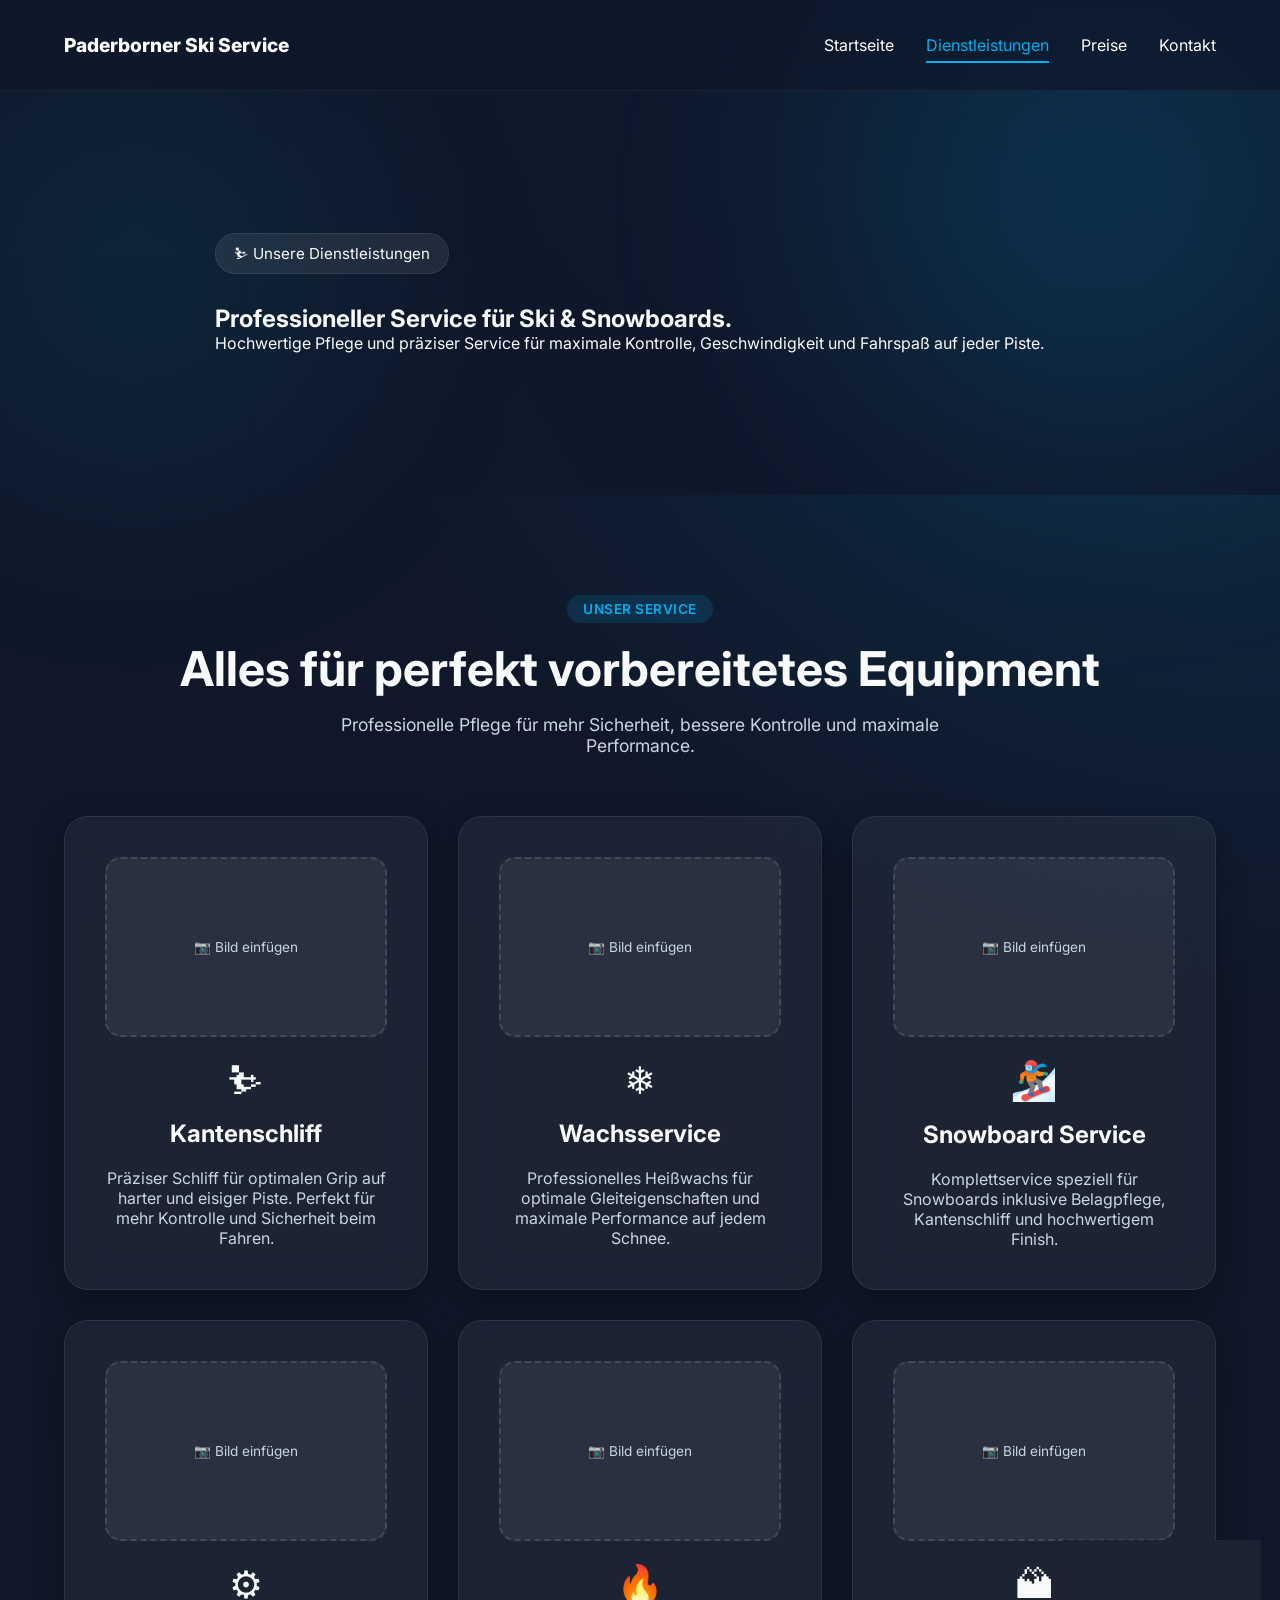
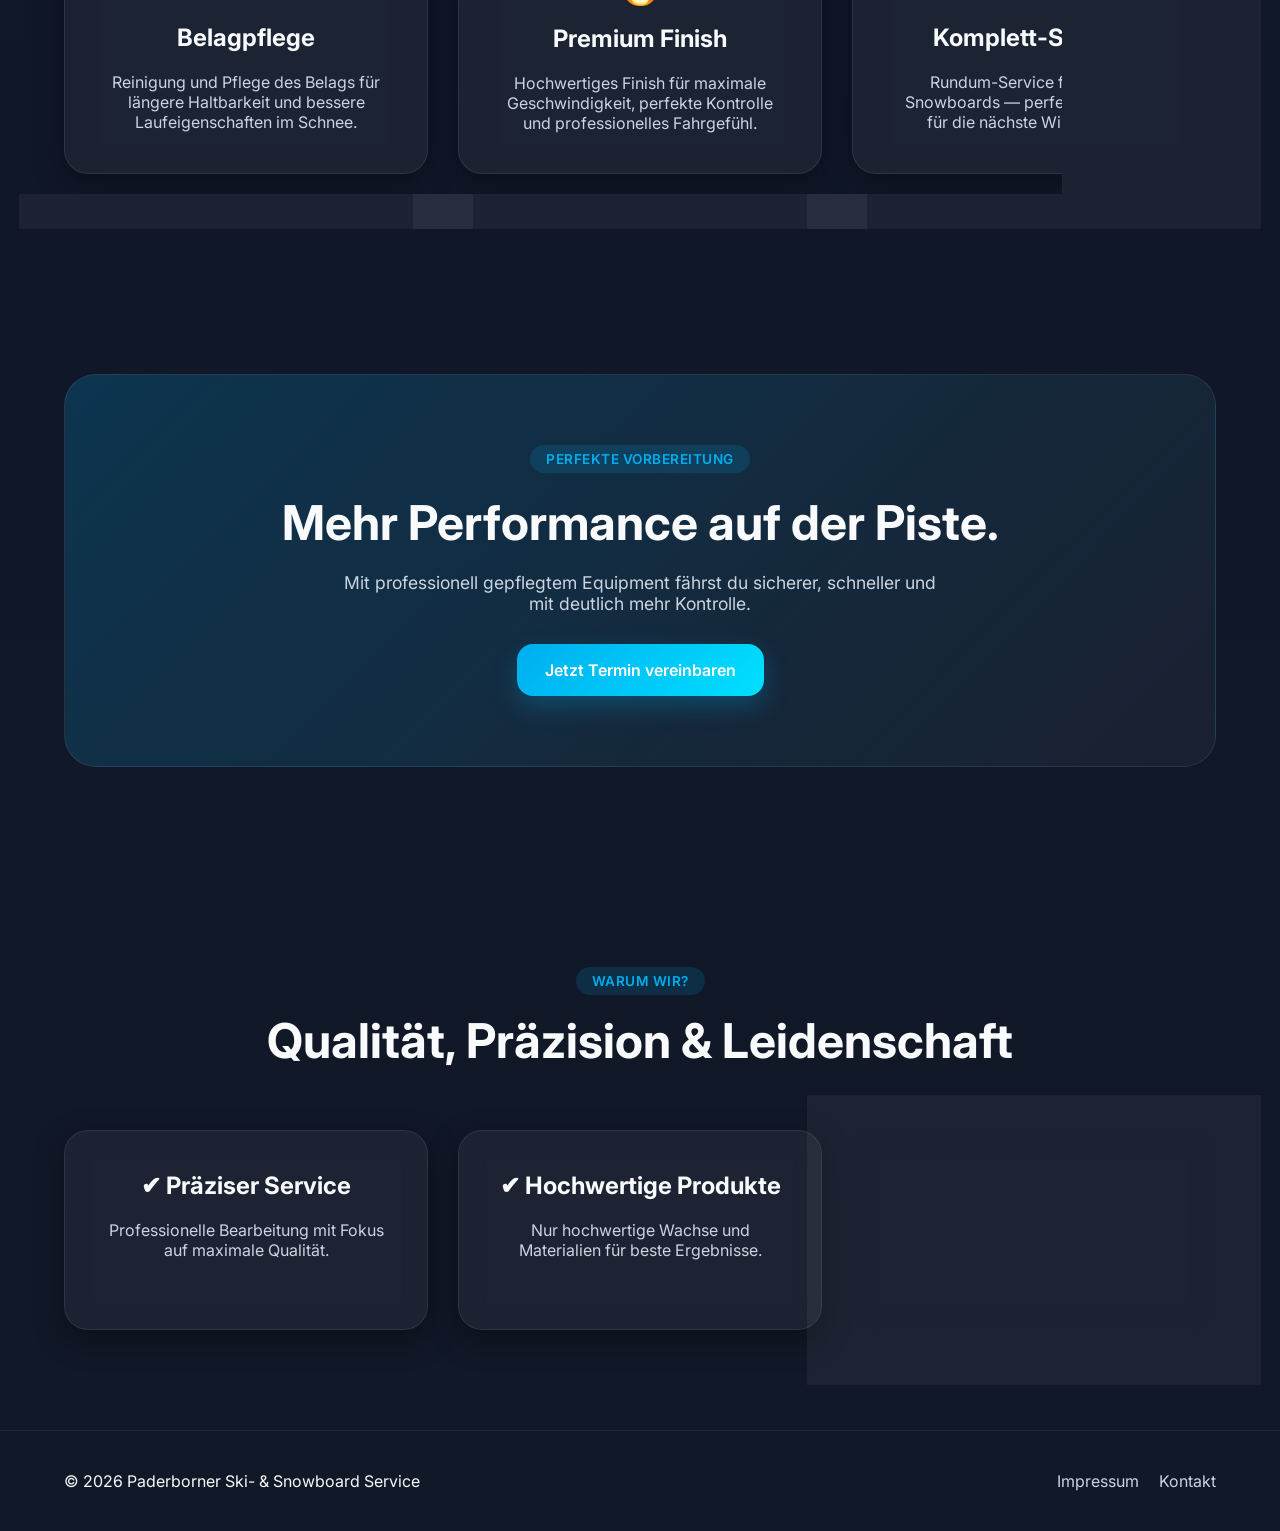
==== dienstleistungen.html @ 1523fd0f "icon hinzugefügt" ====
<!DOCTYPE html>
<html lang="de">
<head>
    <meta charset="UTF-8">
    <meta name="viewport" content="width=device-width, initial-scale=1.0">
    <title>Dienstleistungen | Paderborner Ski- & Snowboard Service</title>

    <meta name="description"
          content="Professioneller Ski- & Snowboard Service in Paderborn. Kantenschliff, Wachsservice und Komplettservice für maximale Performance auf der Piste.">

    <link rel="preconnect" href="https://fonts.googleapis.com">
    <link rel="preconnect" href="https://fonts.gstatic.com" crossorigin>

    <link href="https://fonts.googleapis.com/css2?family=Inter:wght@300;400;500;600;700;800&display=swap"
          rel="stylesheet">

    <link rel="stylesheet" href="css/style.css">
    <link rel="icon" href="img/icon.png">
</head>
<body>

<header class="header">

    <div class="container nav-wrapper">

        <a href="index.html" class="logo">
            Paderborner Ski Service
        </a>

        <button class="hamburger" aria-label="Menü öffnen">
            <span></span>
            <span></span>
            <span></span>
        </button>

        <nav>
            <ul class="nav-links">
                <li><a href="index.html">Startseite</a></li>
                <li><a href="dienstleistungen.html" class="active">Dienstleistungen</a></li>
                <li><a href="preise.html">Preise</a></li>
                <li><a href="kontakt.html">Kontakt</a></li>
            </ul>
        </nav>

    </div>

</header>

<section class="page-hero small-hero">

    <div class="hero-overlay"></div>

    <div class="hero-glow hero-glow-1"></div>
    <div class="hero-glow hero-glow-2"></div>

    <div class="container hero-content">

        <div class="hero-tag fade-in">
            ⛷ Unsere Dienstleistungen
        </div>

        <h1 class="fade-in delay-1">
            Professioneller Service
            für Ski & Snowboards.
        </h1>

        <p class="fade-in delay-2">
            Hochwertige Pflege und präziser Service für maximale Kontrolle,
            Geschwindigkeit und Fahrspaß auf jeder Piste.
        </p>

    </div>

</section>

<section class="section-spacing">

    <div class="container">

        <div class="section-header fade-in">

            <span class="section-label">
                Unser Service
            </span>

            <h2>
                Alles für perfekt vorbereitetes Equipment
            </h2>

            <p>
                Professionelle Pflege für mehr Sicherheit, bessere Kontrolle und maximale Performance.
            </p>

        </div>

        <div class="services-grid">

            <div class="glass-card service-card fade-in">

                <div class="service-image-placeholder">
                    📷 Bild einfügen
                </div>

                <div class="service-icon">
                    ⛷
                </div>

                <h3>
                    Kantenschliff
                </h3>

                <p>
                    Präziser Schliff für optimalen Grip auf harter und eisiger Piste.
                    Perfekt für mehr Kontrolle und Sicherheit beim Fahren.
                </p>

            </div>

            <div class="glass-card service-card fade-in delay-1">

                <div class="service-image-placeholder">
                    📷 Bild einfügen
                </div>

                <div class="service-icon">
                    ❄
                </div>

                <h3>
                    Wachsservice
                </h3>

                <p>
                    Professionelles Heißwachs für optimale Gleiteigenschaften
                    und maximale Performance auf jedem Schnee.
                </p>

            </div>

            <div class="glass-card service-card fade-in delay-2">

                <div class="service-image-placeholder">
                    📷 Bild einfügen
                </div>

                <div class="service-icon">
                    🏂
                </div>

                <h3>
                    Snowboard Service
                </h3>

                <p>
                    Komplettservice speziell für Snowboards inklusive Belagpflege,
                    Kantenschliff und hochwertigem Finish.
                </p>

            </div>

            <div class="glass-card service-card fade-in">

                <div class="service-image-placeholder">
                    📷 Bild einfügen
                </div>

                <div class="service-icon">
                    ⚙
                </div>

                <h3>
                    Belagpflege
                </h3>

                <p>
                    Reinigung und Pflege des Belags für längere Haltbarkeit
                    und bessere Laufeigenschaften im Schnee.
                </p>

            </div>

            <div class="glass-card service-card fade-in delay-1">

                <div class="service-image-placeholder">
                    📷 Bild einfügen
                </div>

                <div class="service-icon">
                    🔥
                </div>

                <h3>
                    Premium Finish
                </h3>

                <p>
                    Hochwertiges Finish für maximale Geschwindigkeit,
                    perfekte Kontrolle und professionelles Fahrgefühl.
                </p>

            </div>

            <div class="glass-card service-card fade-in delay-2">

                <div class="service-image-placeholder">
                    📷 Bild einfügen
                </div>

                <div class="service-icon">
                    🏔
                </div>

                <h3>
                    Komplett-Service
                </h3>

                <p>
                    Rundum-Service für Ski und Snowboards —
                    perfekt vorbereitet für die nächste Wintersaison.
                </p>

            </div>

        </div>

    </div>

</section>

<section class="highlight-section section-spacing">

    <div class="container highlight-box fade-in">

        <div class="highlight-content">

            <span class="section-label">
                Perfekte Vorbereitung
            </span>

            <h2>
                Mehr Performance auf der Piste.
            </h2>

            <p>
                Mit professionell gepflegtem Equipment fährst du sicherer,
                schneller und mit deutlich mehr Kontrolle.
            </p>

            <a href="kontakt.html" class="btn-primary">
                Jetzt Termin vereinbaren
            </a>

        </div>

    </div>

</section>

<section class="section-spacing">

    <div class="container">

        <div class="section-header fade-in">

            <span class="section-label">
                Warum wir?
            </span>

            <h2>
                Qualität, Präzision & Leidenschaft
            </h2>

        </div>

        <div class="benefits-grid">

            <div class="glass-card fade-in">
                <h3>✔ Präziser Service</h3>
                <p>
                    Professionelle Bearbeitung mit Fokus auf maximale Qualität.
                </p>
            </div>

            <div class="glass-card fade-in delay-1">
                <h3>✔ Hochwertige Produkte</h3>
                <p>
                    Nur hochwertige Wachse und Materialien für beste Ergebnisse.
                </p>
            </div>

            <div class="glass-card fade-in delay-2">
                <h3>✔ Leidenschaft für Wintersport</h3>
                <p>
                    Service mit Erfahrung und echter Begeisterung für Ski & Snowboard.
                </p>
            </div>

        </div>

    </div>

</section>

<footer class="footer">

    <div class="container footer-content">

        <p>
            © 2026 Paderborner Ski- & Snowboard Service
        </p>

        <div class="footer-links">
            <a href="impressum.html">Impressum</a>
            <a href="kontakt.html">Kontakt</a>
        </div>

    </div>

</footer>

<script src="js/app.js"></script>

</body>
</html>
---- css/style.css ----
:root {
    --primary: #00AEEF;
    --primary-dark: #0077a5;
    --accent: #00e0ff;

    --bg: #0f172a;
    --bg-light: #1e293b;

    --text: #f8fafc;
    --muted: #cbd5e1;

    --border: rgba(255,255,255,0.08);

    --shadow: 0 10px 30px rgba(0,0,0,0.35);
}

* {
    margin: 0;
    padding: 0;
    box-sizing: border-box;
}

html {
    scroll-behavior: smooth;
}

body {
    font-family: 'Inter', sans-serif;
    background:
        radial-gradient(circle at top right, rgba(0,174,239,0.18), transparent 30%),
        linear-gradient(180deg, #0f172a 0%, #111827 100%);

    color: var(--text);

    overflow-x: hidden;
}

.container {
    width: min(1200px, 90%);
    margin: auto;
}

.section-spacing {
    padding: 100px 0;
}

.header {
    position: fixed;
    width: 100%;
    top: 0;
    z-index: 999;

    backdrop-filter: blur(16px);

    background: rgba(15,23,42,0.7);

    border-bottom: 1px solid rgba(255,255,255,0.05);
}

.nav-wrapper {
    display: flex;
    justify-content: space-between;
    align-items: center;

    height: 90px;
}

.logo {
    font-weight: 800;
    font-size: 1.2rem;
}

.nav-links {
    display: flex;
    gap: 32px;
    list-style: none;
}

.nav-links a {
    text-decoration: none;
    color: white;
    transition: 0.3s;
    position: relative;
}

.nav-links a::after {
    content: '';
    position: absolute;

    left: 0;
    bottom: -8px;

    width: 0;
    height: 2px;

    background: var(--primary);

    transition: 0.3s;
}

.nav-links a:hover::after {
    width: 100%;
}

.hero {
    min-height: 100vh;

    position: relative;

    display: flex;
    align-items: center;

    background:
        url('assets/images/hero.jpg') center/cover;
}

.hero-overlay {
    position: absolute;
    inset: 0;

    background:
        linear-gradient(rgba(15,23,42,0.75), rgba(15,23,42,0.9));
}

.hero-content {
    position: relative;
    z-index: 2;

    max-width: 850px;
}

.hero-badge {
    display: inline-block;

    padding: 10px 18px;

    border-radius: 999px;

    background: rgba(255,255,255,0.08);

    border: 1px solid rgba(255,255,255,0.08);

    margin-bottom: 30px;
}

.hero h1 {
    font-size: clamp(3rem, 7vw, 6rem);
    line-height: 1.05;

    margin-bottom: 24px;
}

.hero p {
    color: var(--muted);

    font-size: 1.2rem;

    margin-bottom: 40px;

    max-width: 650px;
}

.hero-buttons {
    display: flex;
    gap: 20px;
    flex-wrap: wrap;
}

.btn-primary,
.btn-secondary {
    display: inline-flex;
    align-items: center;
    justify-content: center;

    padding: 16px 28px;

    border-radius: 16px;

    text-decoration: none;

    transition: 0.35s;

    font-weight: 600;
}

.btn-primary {
    background: linear-gradient(135deg, var(--primary), var(--accent));

    color: white;

    box-shadow: 0 10px 25px rgba(0,174,239,0.25);
}

.btn-primary:hover {
    transform: translateY(-5px);

    box-shadow: 0 20px 40px rgba(0,174,239,0.45);
}

.btn-secondary {
    border: 1px solid rgba(255,255,255,0.12);

    color: white;

    background: rgba(255,255,255,0.04);
}

.btn-secondary:hover {
    background: rgba(255,255,255,0.08);
}

.grid-3 {
    display: grid;
    grid-template-columns: repeat(3, 1fr);
    gap: 30px;
}

.glass-card {
    padding: 40px;

    border-radius: 24px;

    background: rgba(255,255,255,0.05);

    border: 1px solid rgba(255,255,255,0.08);

    backdrop-filter: blur(14px);

    transition: 0.35s;

    box-shadow: var(--shadow);
}

.glass-card:hover {
    transform: translateY(-12px);

    border-color: rgba(0,174,239,0.4);

    box-shadow:
        0 20px 40px rgba(0,0,0,0.4),
        0 0 30px rgba(0,174,239,0.15);
}

.glass-card h3 {
    margin-bottom: 20px;

    font-size: 1.5rem;
}

.glass-card p {
    color: var(--muted);
}

.cta-box {
    text-align: center;

    padding: 70px;

    border-radius: 32px;

    background: linear-gradient(135deg, rgba(0,174,239,0.2), rgba(255,255,255,0.04));

    border: 1px solid rgba(255,255,255,0.08);
}

.cta-box h2 {
    font-size: 3rem;

    margin-bottom: 20px;
}

.cta-box p {
    margin-bottom: 30px;

    color: var(--muted);
}

.footer {
    padding: 40px 0;

    border-top: 1px solid rgba(255,255,255,0.06);
}

.footer-content {
    display: flex;
    justify-content: space-between;
    align-items: center;
}

.footer-links {
    display: flex;
    gap: 20px;
}

.footer-links a {
    color: var(--muted);
    text-decoration: none;
}

.fade-in {
    opacity: 0;
    transform: translateY(40px);
    transition: 0.8s;
}

.fade-in.visible {
    opacity: 1;
    transform: translateY(0);
}

/* ── Links ── */

a {
    color: inherit;
    text-decoration: none;
}

.logo {
    color: white;
}

.nav-links a.active {
    color: var(--primary);
}

.nav-links a.active::after {
    width: 100%;
}

/* ── Hero variants ── */

.hero-tag {
    display: inline-block;
    padding: 10px 18px;
    border-radius: 999px;
    background: rgba(255,255,255,0.08);
    border: 1px solid rgba(255,255,255,0.08);
    margin-bottom: 30px;
    font-size: 0.95rem;
}

.hero-glow {
    position: absolute;
    border-radius: 50%;
    filter: blur(120px);
    pointer-events: none;
}

.hero-glow-1 {
    width: 500px;
    height: 500px;
    top: -10%;
    right: -5%;
    background: rgba(0,174,239,0.15);
}

.hero-glow-2 {
    width: 400px;
    height: 400px;
    bottom: 5%;
    left: -5%;
    background: rgba(0,224,255,0.08);
}

.hero-stats {
    display: flex;
    gap: 30px;
    margin-top: 60px;
}

.stat-card {
    text-align: center;
    padding: 20px 28px;
    border-radius: 16px;
    background: rgba(255,255,255,0.06);
    border: 1px solid rgba(255,255,255,0.08);
}

.stat-card h3 {
    font-size: 1.6rem;
    margin-bottom: 4px;
    color: var(--primary);
}

.stat-card span {
    font-size: 0.85rem;
    color: var(--muted);
}

.page-hero {
    position: relative;
    display: flex;
    align-items: center;
    background:
        url('assets/images/hero.jpg') center/cover;
}

.page-hero .hero-overlay {
    position: absolute;
    inset: 0;
    background:
        linear-gradient(rgba(15,23,42,0.8), rgba(15,23,42,0.95));
}

.small-hero {
    min-height: 55vh;
    padding-top: 90px;
}

/* ── Section Headers ── */

.section-header {
    text-align: center;
    margin-bottom: 60px;
}

.section-header h2 {
    font-size: clamp(2rem, 4vw, 3rem);
    margin-bottom: 16px;
}

.section-header p {
    color: var(--muted);
    font-size: 1.1rem;
    max-width: 600px;
    margin: 0 auto;
}

.section-label {
    display: inline-block;
    padding: 6px 16px;
    border-radius: 999px;
    background: rgba(0,174,239,0.15);
    color: var(--primary);
    font-size: 0.85rem;
    font-weight: 600;
    letter-spacing: 0.5px;
    margin-bottom: 16px;
    text-transform: uppercase;
}

/* ── Service Cards Grid ── */

.services-grid {
    display: grid;
    grid-template-columns: repeat(3, 1fr);
    gap: 30px;
}

.services-grid .glass-card {
    text-align: center;
}

.service-icon {
    font-size: 2.4rem;
    margin-bottom: 16px;
}

.service-image-placeholder {
    width: 100%;
    height: 180px;
    border-radius: 16px;
    background: rgba(255,255,255,0.06);
    border: 2px dashed rgba(255,255,255,0.12);
    display: flex;
    align-items: center;
    justify-content: center;
    color: var(--muted);
    font-size: 0.85rem;
    margin-bottom: 20px;
    overflow: hidden;
}

.service-image-placeholder img {
    width: 100%;
    height: 100%;
    object-fit: cover;
    border-radius: 14px;
}

/* ── Benefits Grid ── */

.benefits-grid {
    display: grid;
    grid-template-columns: repeat(3, 1fr);
    gap: 30px;
}

.benefits-grid .glass-card {
    text-align: center;
}

/* ── Sport Toggle ── */

.sport-toggle {
    display: flex;
    justify-content: center;
    gap: 0;
    margin-bottom: 40px;
    background: rgba(255,255,255,0.05);
    border-radius: 16px;
    padding: 4px;
    width: fit-content;
    margin-left: auto;
    margin-right: auto;
    border: 1px solid rgba(255,255,255,0.08);
}

.sport-toggle-btn {
    padding: 12px 28px;
    border: none;
    border-radius: 12px;
    background: transparent;
    color: var(--muted);
    font-family: 'Inter', sans-serif;
    font-size: 1rem;
    font-weight: 600;
    cursor: pointer;
    transition: 0.3s;
}

.sport-toggle-btn.active {
    background: linear-gradient(135deg, var(--primary), var(--accent));
    color: white;
    box-shadow: 0 4px 15px rgba(0,174,239,0.3);
}

.sport-toggle-btn:hover:not(.active) {
    color: var(--text);
    background: rgba(255,255,255,0.06);
}

/* ── Pricing Grid ── */

.pricing-grid {
    display: grid;
    grid-template-columns: repeat(3, 1fr);
    gap: 30px;
    /* Gleich hohe Karten: Zeilen aufteilen und Items strecken */
    align-items: stretch;
    justify-items: stretch;
    grid-auto-rows: 1fr;
}

.pricing-grid .price-card:nth-child(4),
.pricing-grid .price-card:nth-child(5) {
    max-width: 100%;
}

@supports (grid-template-columns: subgrid) {
    .pricing-grid {
        justify-content: center;
    }
}

.price-card {
    text-align: center;
    display: flex;
    flex-direction: column;
    align-items: center;
}

.price-badge {
    display: inline-block;
    padding: 6px 16px;
    border-radius: 999px;
    background: rgba(255,255,255,0.08);
    font-size: 0.8rem;
    font-weight: 600;
    letter-spacing: 0.5px;
    text-transform: uppercase;
    margin-bottom: 16px;
}

.price-badge.featured {
    background: linear-gradient(135deg, var(--primary), var(--accent));
    color: white;
}

.price-card h3 {
    margin-bottom: 12px;
}

.price-value {
    font-size: 3rem;
    font-weight: 800;
    margin-bottom: 24px;
    background: linear-gradient(135deg, var(--primary), var(--accent));
    -webkit-background-clip: text;
    -webkit-text-fill-color: transparent;
    background-clip: text;
}

.price-value-static {
    font-size: 2.4rem;
}

.price-features {
    list-style: none;
    margin-bottom: 28px;
    width: 100%;
}

.price-features li {
    padding: 10px 0;
    border-bottom: 1px solid rgba(255,255,255,0.06);
    color: var(--muted);
    font-size: 0.95rem;
}

.price-features li:last-child {
    border-bottom: none;
}

.featured-price {
    border-color: rgba(0,174,239,0.35);
    background: rgba(0,174,239,0.08);
    transform: scale(1.03);
}

.price-image-placeholder {
    width: 100%;
    height: 160px;
    border-radius: 16px;
    background: rgba(255,255,255,0.06);
    border: 2px dashed rgba(255,255,255,0.12);
    display: flex;
    align-items: center;
    justify-content: center;
    color: var(--muted);
    font-size: 0.85rem;
    margin-bottom: 20px;
    overflow: hidden;
}

.price-image-placeholder img {
    width: 100%;
    height: 100%;
    object-fit: cover;
    border-radius: 14px;
}

/* ── Highlight / CTA Section ── */

.highlight-section {
    background: transparent;
}

.highlight-box {
    text-align: center;
    padding: 70px;
    border-radius: 32px;
    background: linear-gradient(135deg, rgba(0,174,239,0.2), rgba(255,255,255,0.04));
    border: 1px solid rgba(255,255,255,0.08);
}

.highlight-content h2 {
    font-size: clamp(2rem, 4vw, 3rem);
    margin-bottom: 20px;
}

.highlight-content p {
    color: var(--muted);
    font-size: 1.1rem;
    margin-bottom: 30px;
    max-width: 600px;
    margin-left: auto;
    margin-right: auto;
}

.highlight-content .section-label {
    margin-bottom: 20px;
}

/* ── Contact Page ── */

.contact-grid {
    display: grid;
    grid-template-columns: 1fr 1fr;
    gap: 30px;
    align-items: start;
}

.contact-form-card {
    grid-column: 1 / -1;
}

.contact-form {
    margin-top: 24px;
    display: flex;
    flex-direction: column;
    gap: 16px;
}

.form-group input,
.form-group textarea {
    width: 100%;
    padding: 14px 18px;
    border-radius: 12px;
    border: 1px solid rgba(255,255,255,0.1);
    background: rgba(255,255,255,0.06);
    color: var(--text);
    font-family: 'Inter', sans-serif;
    font-size: 0.95rem;
    transition: 0.3s;
}

.form-group input::placeholder,
.form-group textarea::placeholder {
    color: var(--muted);
}

.form-group input:focus,
.form-group textarea:focus {
    outline: none;
    border-color: var(--primary);
    background: rgba(255,255,255,0.08);
}

.contact-item {
    margin-top: 20px;
}

.contact-item h3 {
    font-size: 1rem;
    margin-bottom: 6px;
}

.contact-item p {
    color: var(--muted);
}

.opening-hours {
    margin-top: 16px;
}

.opening-row {
    display: flex;
    justify-content: space-between;
    padding: 10px 0;
    border-bottom: 1px solid rgba(255,255,255,0.06);
    color: var(--muted);
    font-size: 0.95rem;
}

.opening-row:last-child {
    border-bottom: none;
}

/* ── Contact Links ── */

.contact-link {
    color: var(--muted);
    text-decoration: none;
    transition: color 0.3s;
}

.contact-link:hover {
    color: var(--primary);
}

/* ── Map Section ── */

.contact-map {
    margin-top: 20px;
    border-radius: 12px;
    overflow: hidden;
    border: 1px solid rgba(255,255,255,0.08);
}

.contact-map iframe {
    display: block;
    width: 100%;
    min-height: 200px;
}

.map-wrapper {
    border-radius: 24px;
    overflow: hidden;
    border: 1px solid rgba(255,255,255,0.08);
    box-shadow: var(--shadow);
}

.map-wrapper iframe {
    display: block;
    width: 100%;
    min-height: 400px;
}

/* ── Ski Intro Animation ── */

.ski-intro-overlay {
    position: fixed;
    inset: 0;
    z-index: 10000;
    background: var(--bg);
    display: flex;
    flex-direction: column;
    align-items: center;
    justify-content: center;
    overflow: hidden;
    transition: opacity 0.6s ease;
}

.ski-intro-overlay.fade-out {
    opacity: 0;
    pointer-events: none;
}

/* Falling snowflakes */
.snowflake {
    position: absolute;
    color: white;
    font-size: 1rem;
    opacity: 0;
    animation: snowfall linear forwards;
    pointer-events: none;
}

@keyframes snowfall {
    0% {
        opacity: 0;
        transform: translateY(-20px) rotate(0deg);
    }
    10% {
        opacity: 0.8;
    }
    90% {
        opacity: 0.6;
    }
    100% {
        opacity: 0;
        transform: translateY(100vh) rotate(360deg);
    }
}

/* Mountain silhouette */
.mountain-scene {
    position: absolute;
    bottom: 0;
    width: 100%;
    height: 40%;
    overflow: hidden;
}

.mountain-scene svg {
    position: absolute;
    bottom: 0;
    width: 100%;
    height: 100%;
}

/* Skier animation */
.skier {
    position: absolute;
    font-size: 3rem;
    bottom: 32%;
    left: -80px;
    animation: skiDown 4s ease-in-out 0.5s forwards;
    z-index: 2;
}

@keyframes skiDown {
    0% {
        left: -80px;
        bottom: 60%;
        transform: scaleX(-1) rotate(-15deg);
    }
    50% {
        bottom: 38%;
        transform: scaleX(-1) rotate(-10deg);
    }
    100% {
        left: 110%;
        bottom: 15%;
        transform: scaleX(-1) rotate(-5deg);
    }
}

/* Center logo text */
.intro-logo {
    font-size: clamp(2rem, 5vw, 3.5rem);
    font-weight: 800;
    color: white;
    z-index: 3;
    opacity: 0;
    transform: scale(0.8);
    animation: logoReveal 0.8s ease-out 0.3s forwards;
    text-align: center;
    padding: 0 20px;
}

.intro-tagline {
    font-size: clamp(0.9rem, 2vw, 1.2rem);
    color: var(--primary);
    z-index: 3;
    opacity: 0;
    animation: logoReveal 0.6s ease-out 0.8s forwards;
    margin-top: 12px;
}

@keyframes logoReveal {
    to {
        opacity: 1;
        transform: scale(1);
    }
}

/* ── Animation delays ── */

.delay-1 { transition-delay: 0.15s; }
.delay-2 { transition-delay: 0.3s; }
.delay-3 { transition-delay: 0.45s; }
.delay-4 { transition-delay: 0.6s; }

/* ── Hamburger Button ── */

.hamburger {
    display: none;
    flex-direction: column;
    justify-content: center;
    gap: 5px;
    background: none;
    border: none;
    cursor: pointer;
    padding: 8px;
    z-index: 1001;
}

.hamburger span {
    display: block;
    width: 26px;
    height: 2px;
    background: var(--text);
    border-radius: 2px;
    transition: 0.3s;
}

.hamburger.active span:nth-child(1) {
    transform: rotate(45deg) translate(5px, 5px);
}

.hamburger.active span:nth-child(2) {
    opacity: 0;
}

.hamburger.active span:nth-child(3) {
    transform: rotate(-45deg) translate(5px, -5px);
}

/* ── Responsive ── */

@media (max-width: 900px) {

    .hamburger {
        display: flex;
    }

    .nav-links {
        position: fixed;
        top: 0;
        right: -100%;
        width: 70%;
        max-width: 300px;
        height: 100vh;
        flex-direction: column;
        background: rgba(15,23,42,0.97);
        backdrop-filter: blur(20px);
        padding: 100px 40px 40px;
        gap: 24px;
        transition: right 0.35s ease;
        border-left: 1px solid rgba(255,255,255,0.08);
        z-index: 1000;
    }

    .nav-links.open {
        right: 0;
    }

    .nav-links a {
        font-size: 1.1rem;
    }

    .nav-links a::after {
        display: none;
    }

    .grid-3,
    .services-grid,
    .benefits-grid,
    .pricing-grid,
    .contact-grid {
        grid-template-columns: 1fr;
    }

    .nav-links {
        gap: 16px;
        font-size: 0.9rem;
    }

    .hero h1 {
        font-size: 3rem;
    }

    .hero-stats {
        flex-direction: column;
        gap: 16px;
    }

    .cta-box,
    .highlight-box {
        padding: 40px 25px;
    }

    .cta-box h2 {
        font-size: 2rem;
    }

    .featured-price {
        transform: none;
    }

    .footer-content {
        flex-direction: column;
        gap: 20px;
    }
}
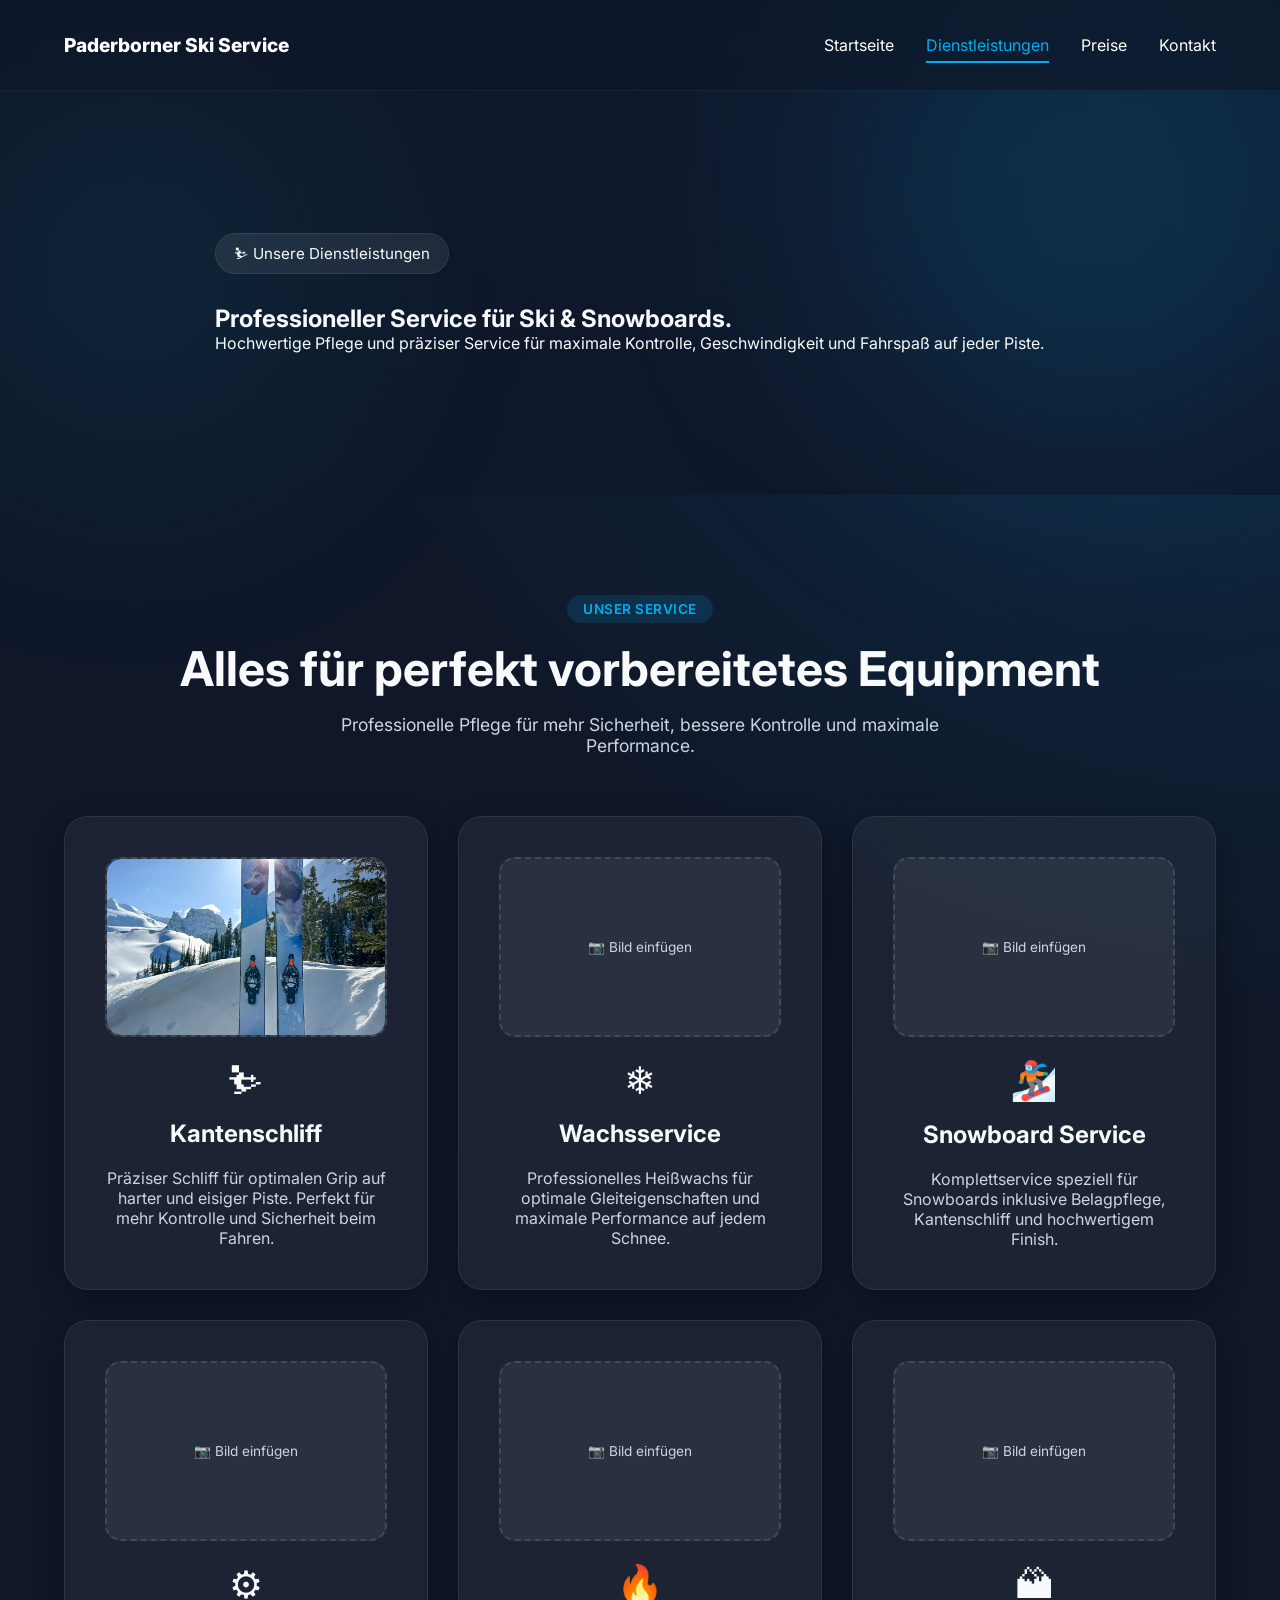
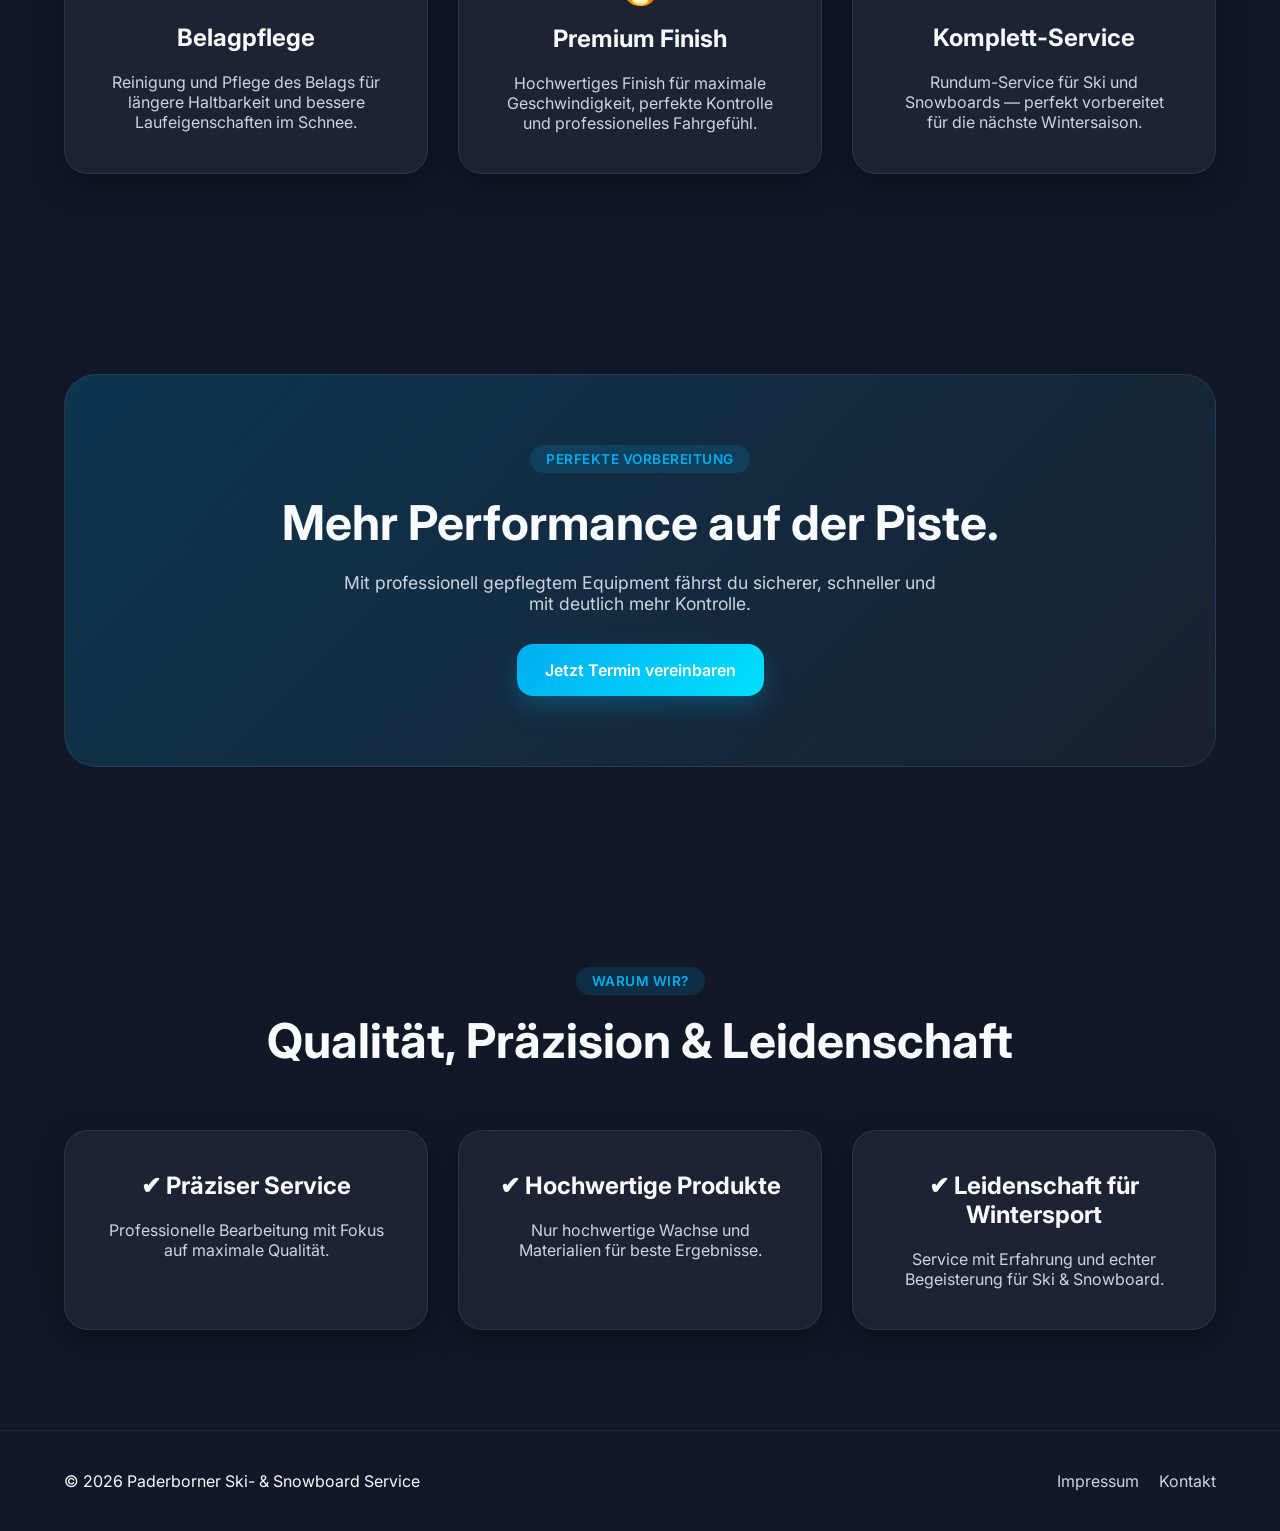
==== commit 95831b0d: "added pictures" ====
--- a/dienstleistungen.html
+++ b/dienstleistungen.html
@@ -98,7 +98,7 @@
             <div class="glass-card service-card fade-in">
 
                 <div class="service-image-placeholder">
-                    📷 Bild einfügen
+                    <img src="img/skier.jpg">
                 </div>
 
                 <div class="service-icon">
--- a/css/style.css
+++ b/css/style.css
@@ -506,6 +506,18 @@
     border: 1px solid rgba(255,255,255,0.08);
 }
 
+/* Auf mobilen Geräten: Toggle beim Scrollen sichtbar halten */
+@media (max-width: 768px) {
+    .sport-toggle {
+        position: sticky;
+        top: 100px; /* unter dem festen Header (90px) etwas Abstand */
+        z-index: 60;
+        width: calc(100% - 32px);
+        margin-left: 16px;
+        margin-right: 16px;
+    }
+}
+
 .sport-toggle-btn {
     padding: 12px 28px;
     border: none;
@@ -683,6 +695,59 @@
 
 .contact-form-card {
     grid-column: 1 / -1;
+}
+
+/* Wenn nur eine Kontakt-Card vorhanden ist: zentrieren und mehr Platz geben */
+.contact-grid .glass-card {
+    padding: 48px;
+    width: 100%;
+    max-width: 900px;
+}
+
+.contact-grid .glass-card:only-child {
+    grid-column: 1 / -1;
+    margin-left: auto;
+    margin-right: auto;
+}
+
+/* ── Contact Card with Image ── */
+
+.contact-card-with-image {
+    display: flex;
+    gap: 40px;
+    align-items: flex-start;
+}
+
+.contact-info {
+    flex: 1;
+    min-width: 0;
+}
+
+.contact-image {
+    flex: 0 0 280px;
+    height: 350px;
+    border-radius: 16px;
+    object-fit: cover;
+    border: 1px solid rgba(255,255,255,0.08);
+}
+
+@media (max-width: 900px) {
+    .contact-grid {
+        grid-template-columns: 1fr;
+    }
+    .contact-grid .glass-card {
+        max-width: 100%;
+        padding: 32px;
+    }
+    .contact-card-with-image {
+        flex-direction: column;
+        gap: 20px;
+    }
+    .contact-image {
+        flex: 1;
+        width: 100%;
+        height: 280px;
+    }
 }
 
 .contact-form {
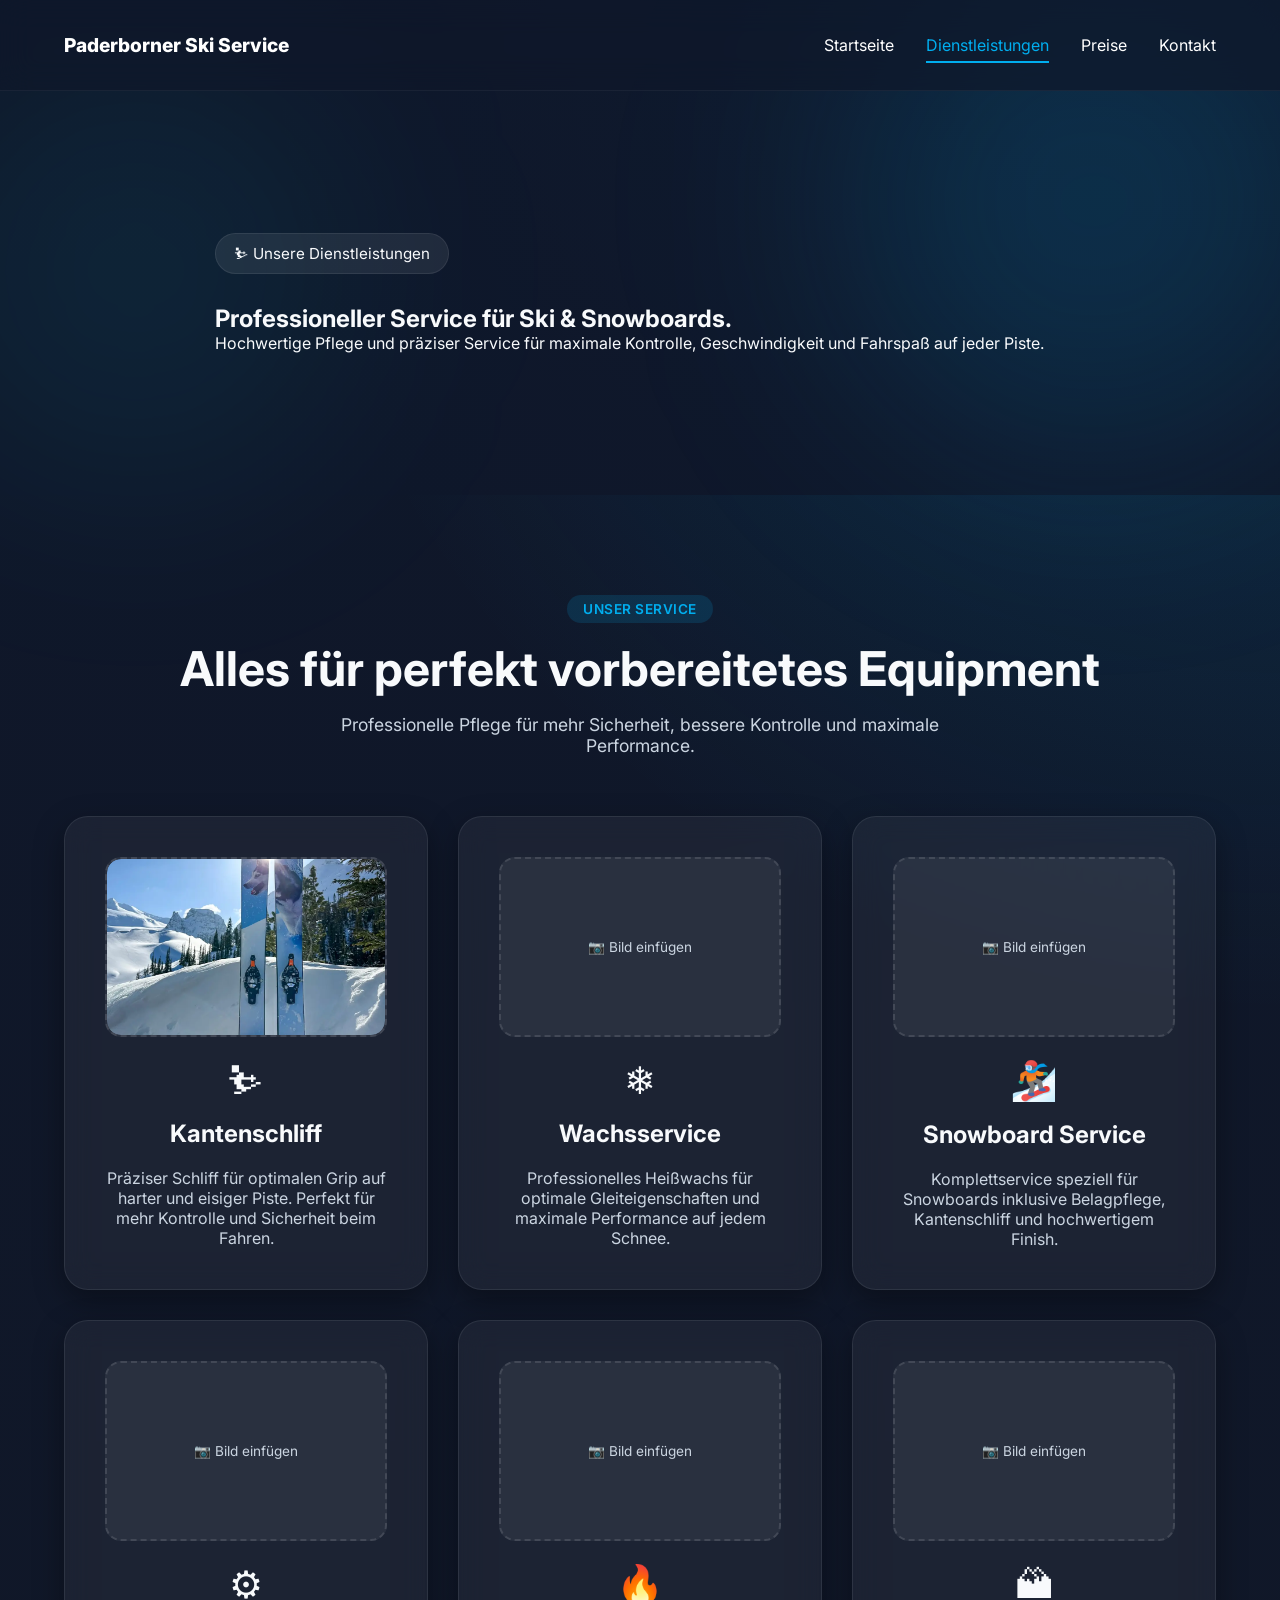
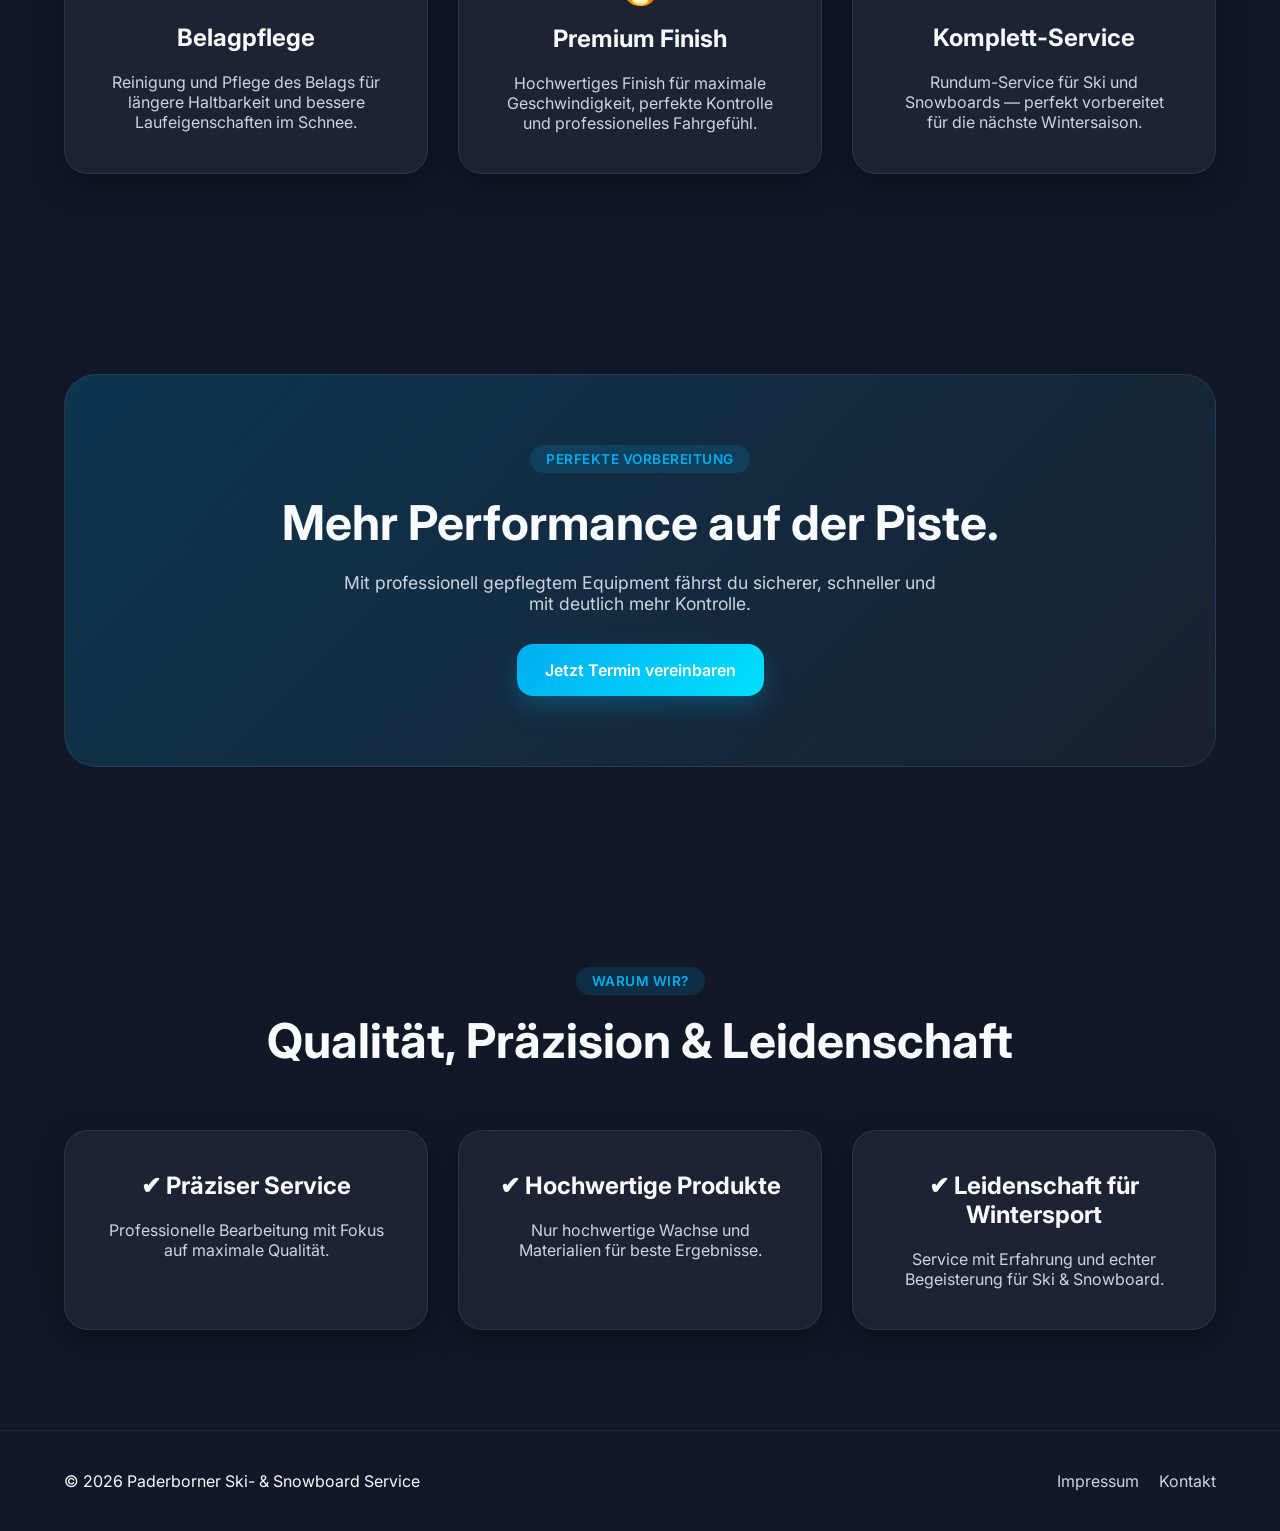
==== commit 4549efc4: "Korrekturen bei Bildern" ====
--- a/dienstleistungen.html
+++ b/dienstleistungen.html
@@ -98,7 +98,7 @@
             <div class="glass-card service-card fade-in">
 
                 <div class="service-image-placeholder">
-                    <img src="img/skier.jpg">
+                    <img src="img/skier.webp">
                 </div>
 
                 <div class="service-icon">
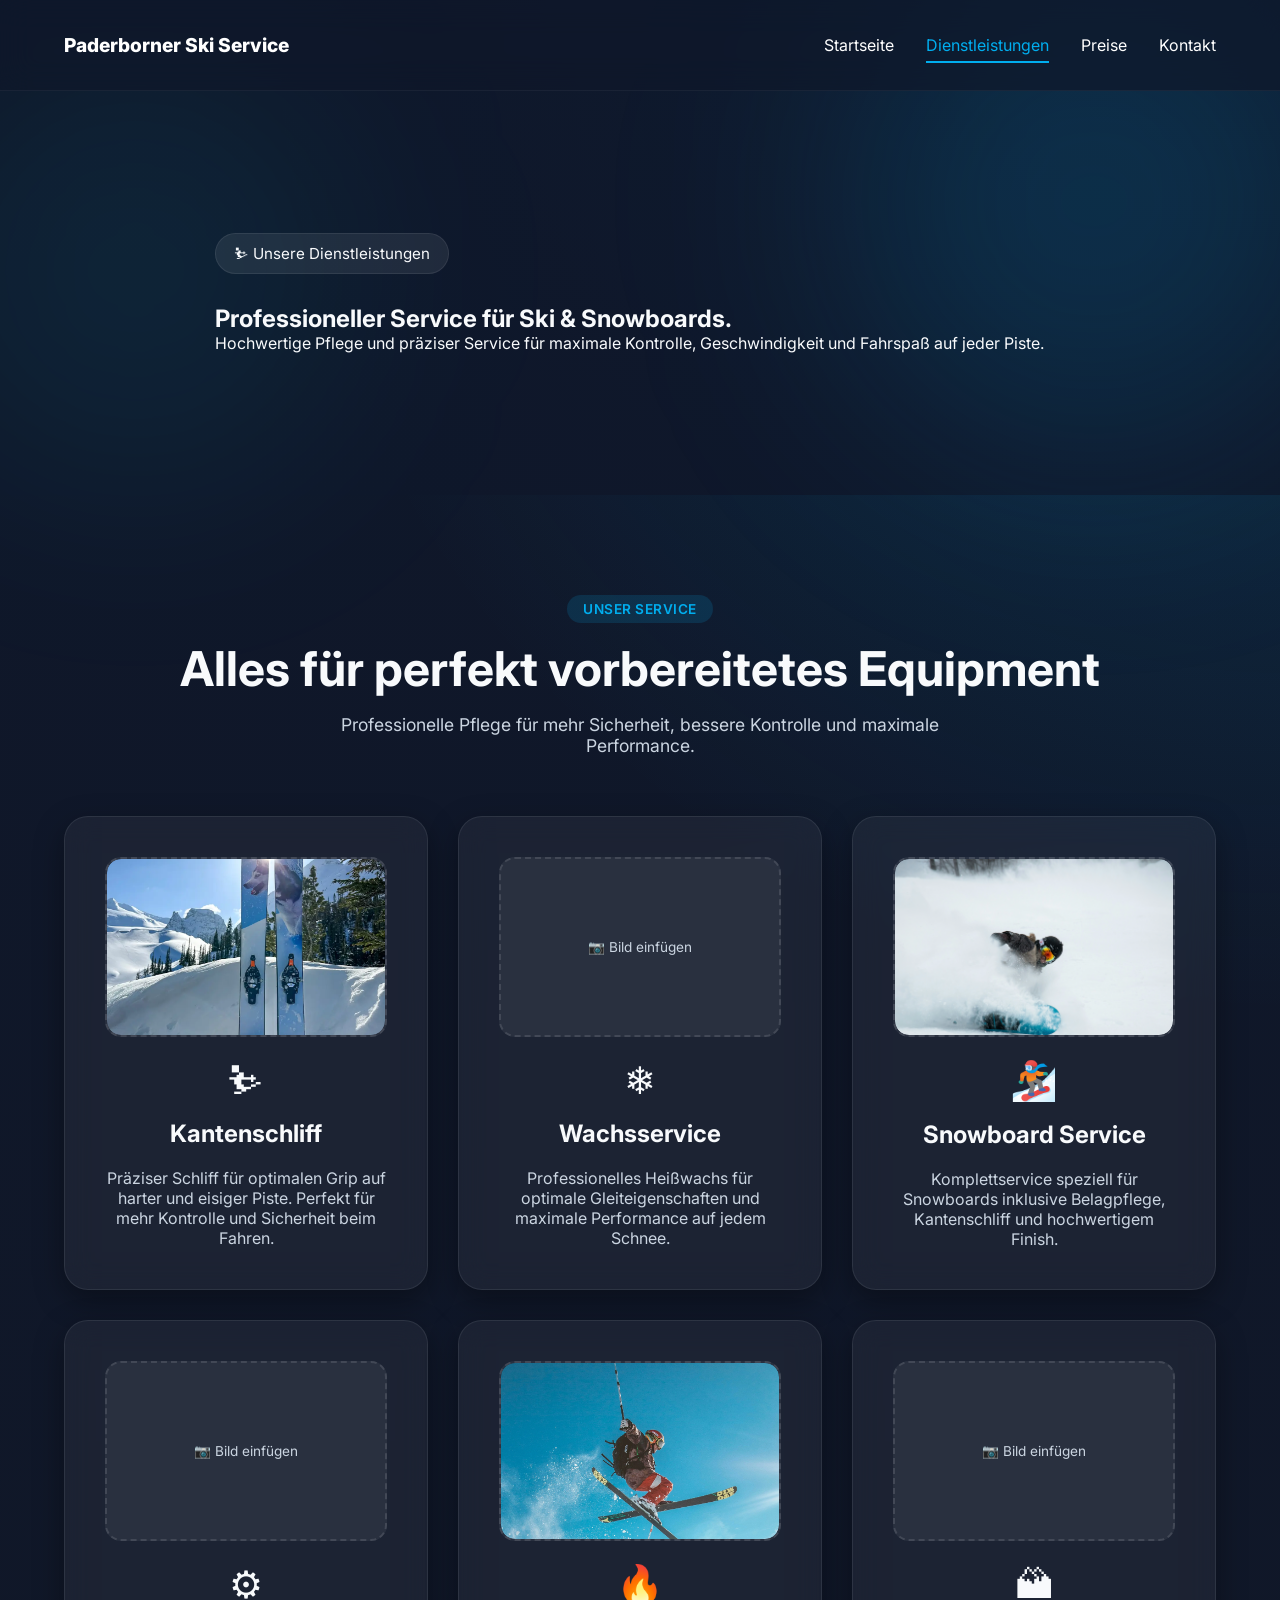
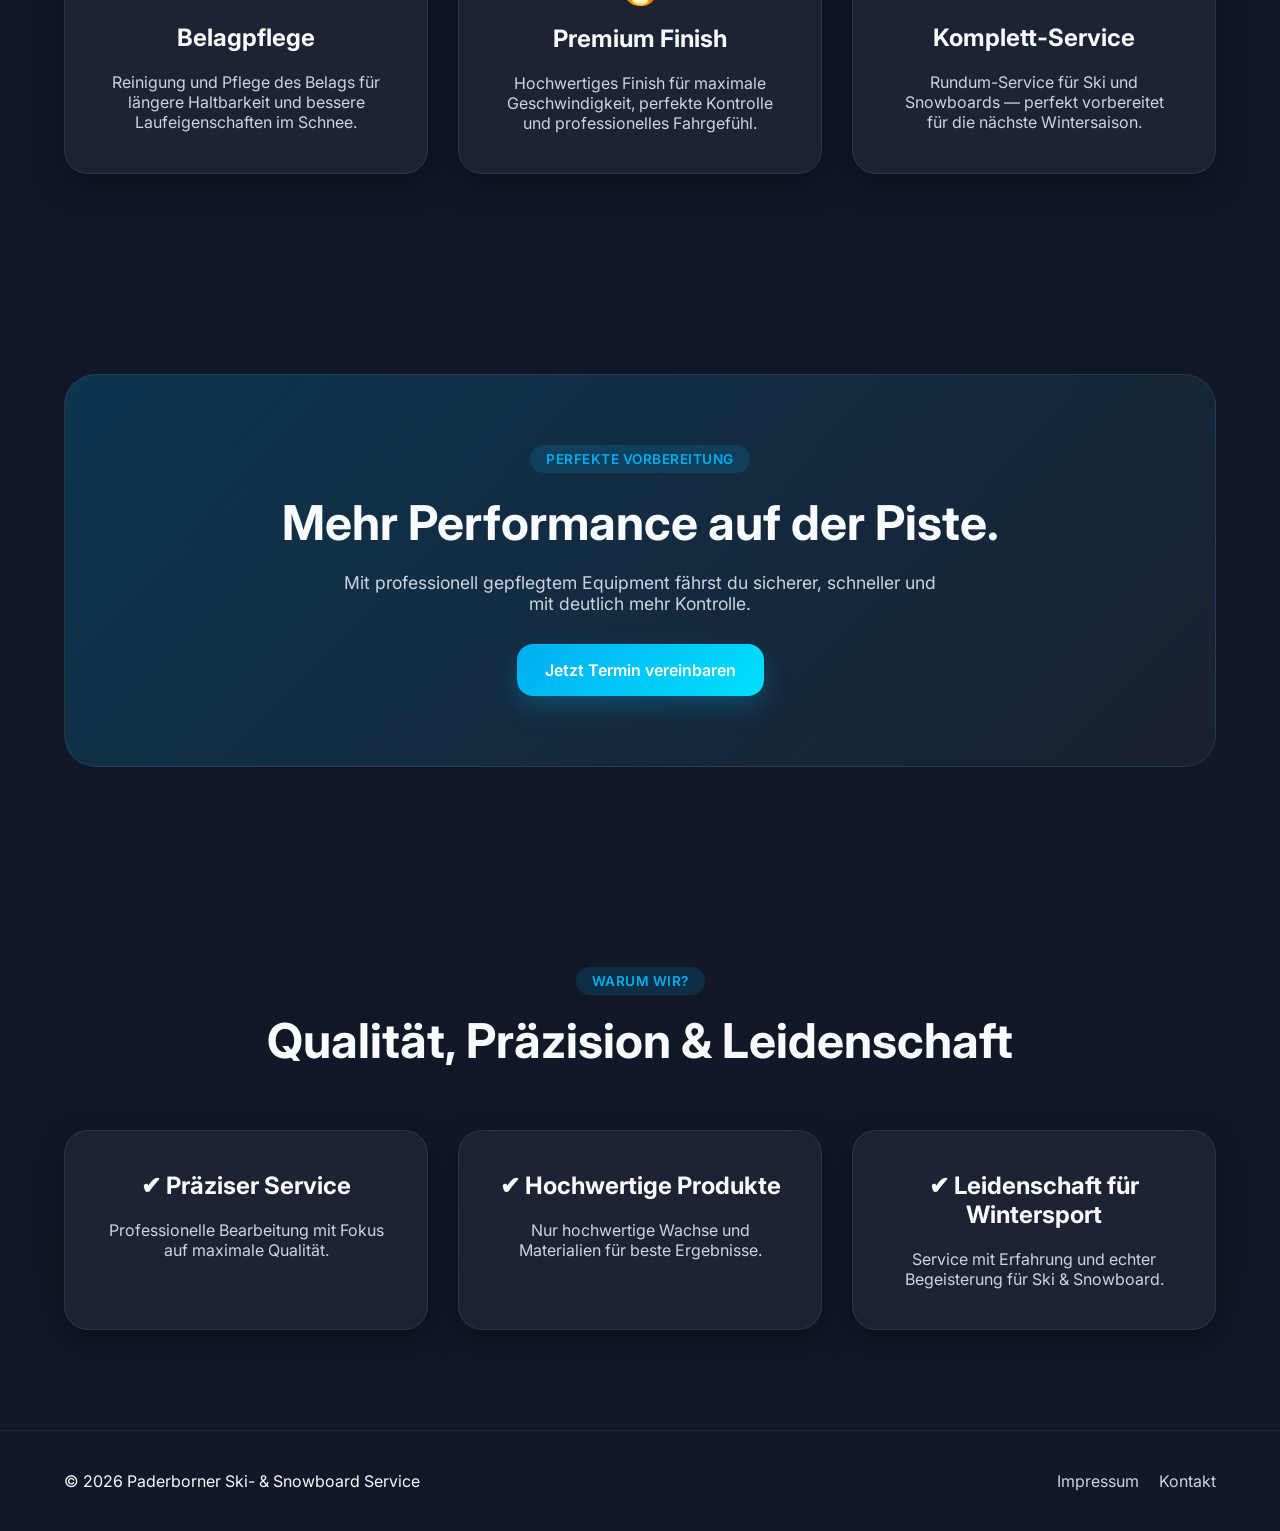
==== commit cf67c02a: "Bilder" ====
--- a/dienstleistungen.html
+++ b/dienstleistungen.html
@@ -140,7 +140,7 @@
             <div class="glass-card service-card fade-in delay-2">
 
                 <div class="service-image-placeholder">
-                    📷 Bild einfügen
+                    <img src="img/board-drift.webp">
                 </div>
 
                 <div class="service-icon">
@@ -182,7 +182,7 @@
             <div class="glass-card service-card fade-in delay-1">
 
                 <div class="service-image-placeholder">
-                    📷 Bild einfügen
+                    <img src="img/ski-jump.webp">
                 </div>
 
                 <div class="service-icon">
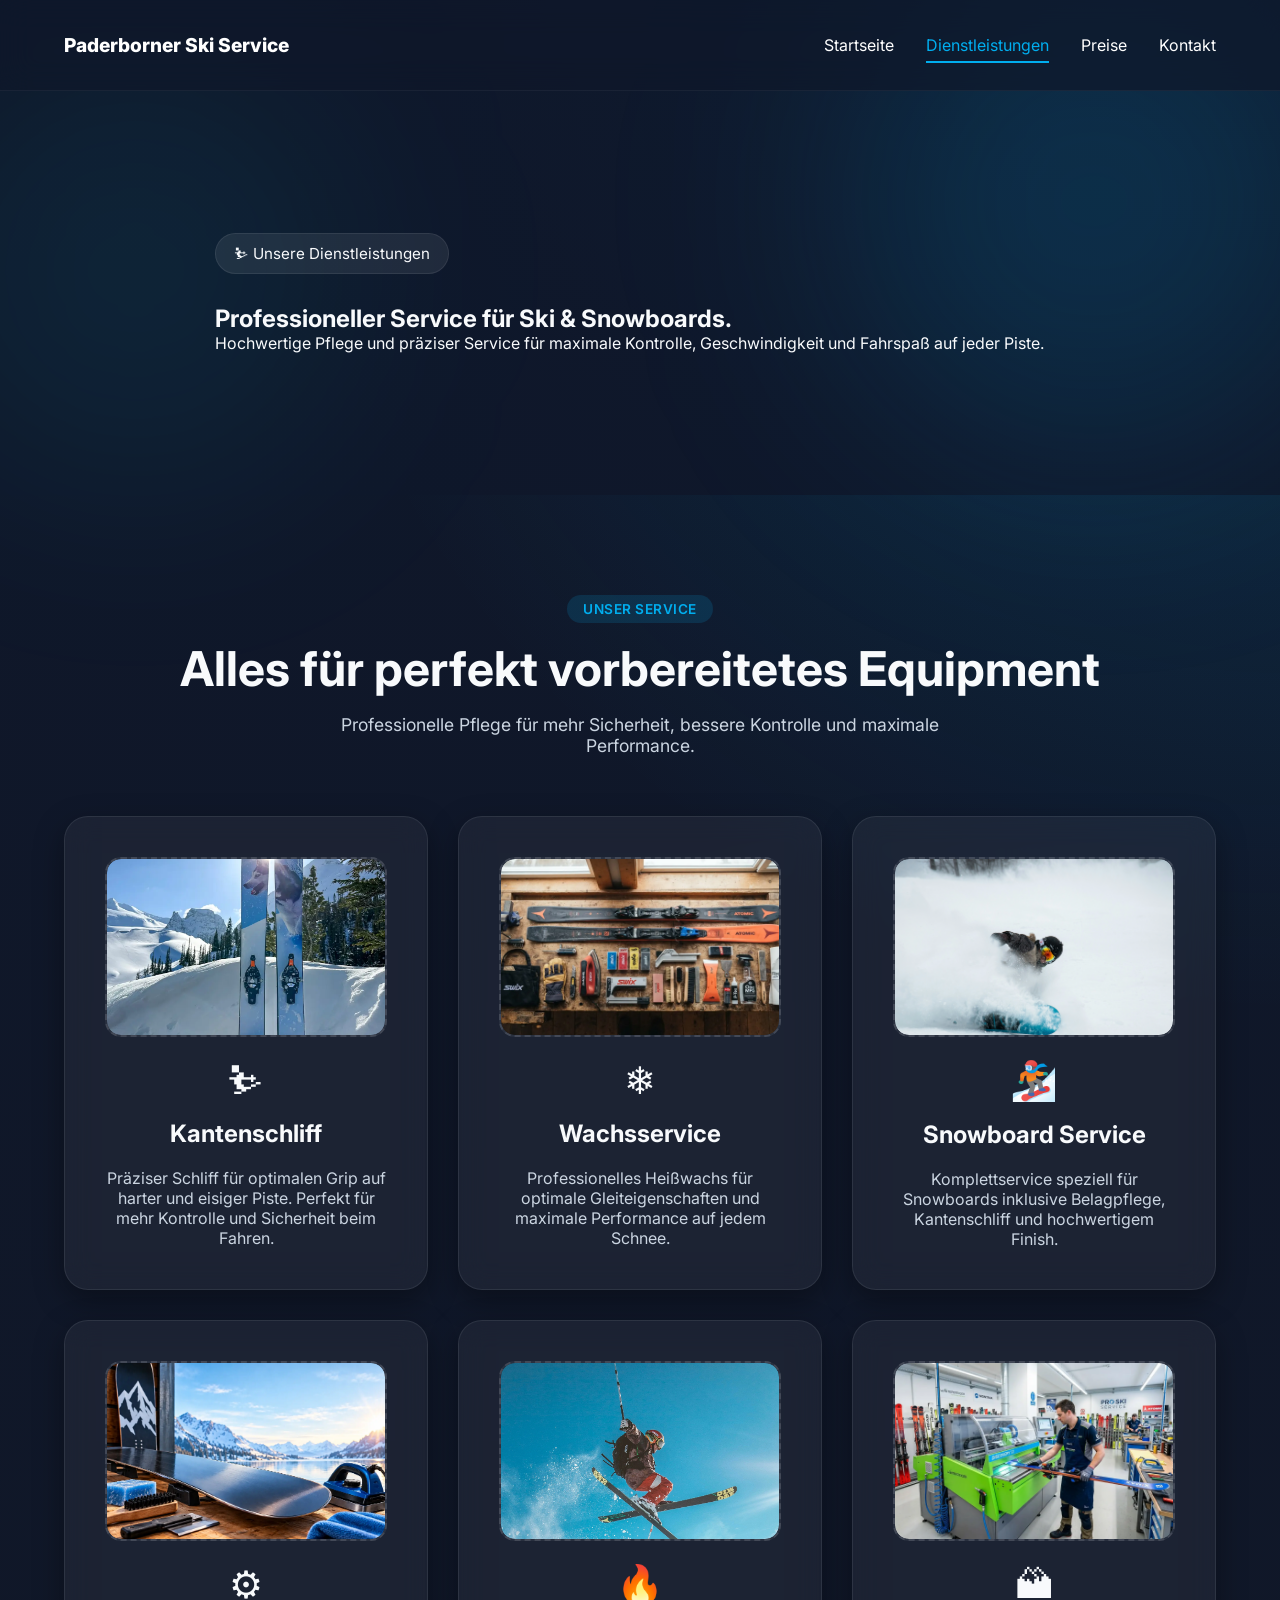
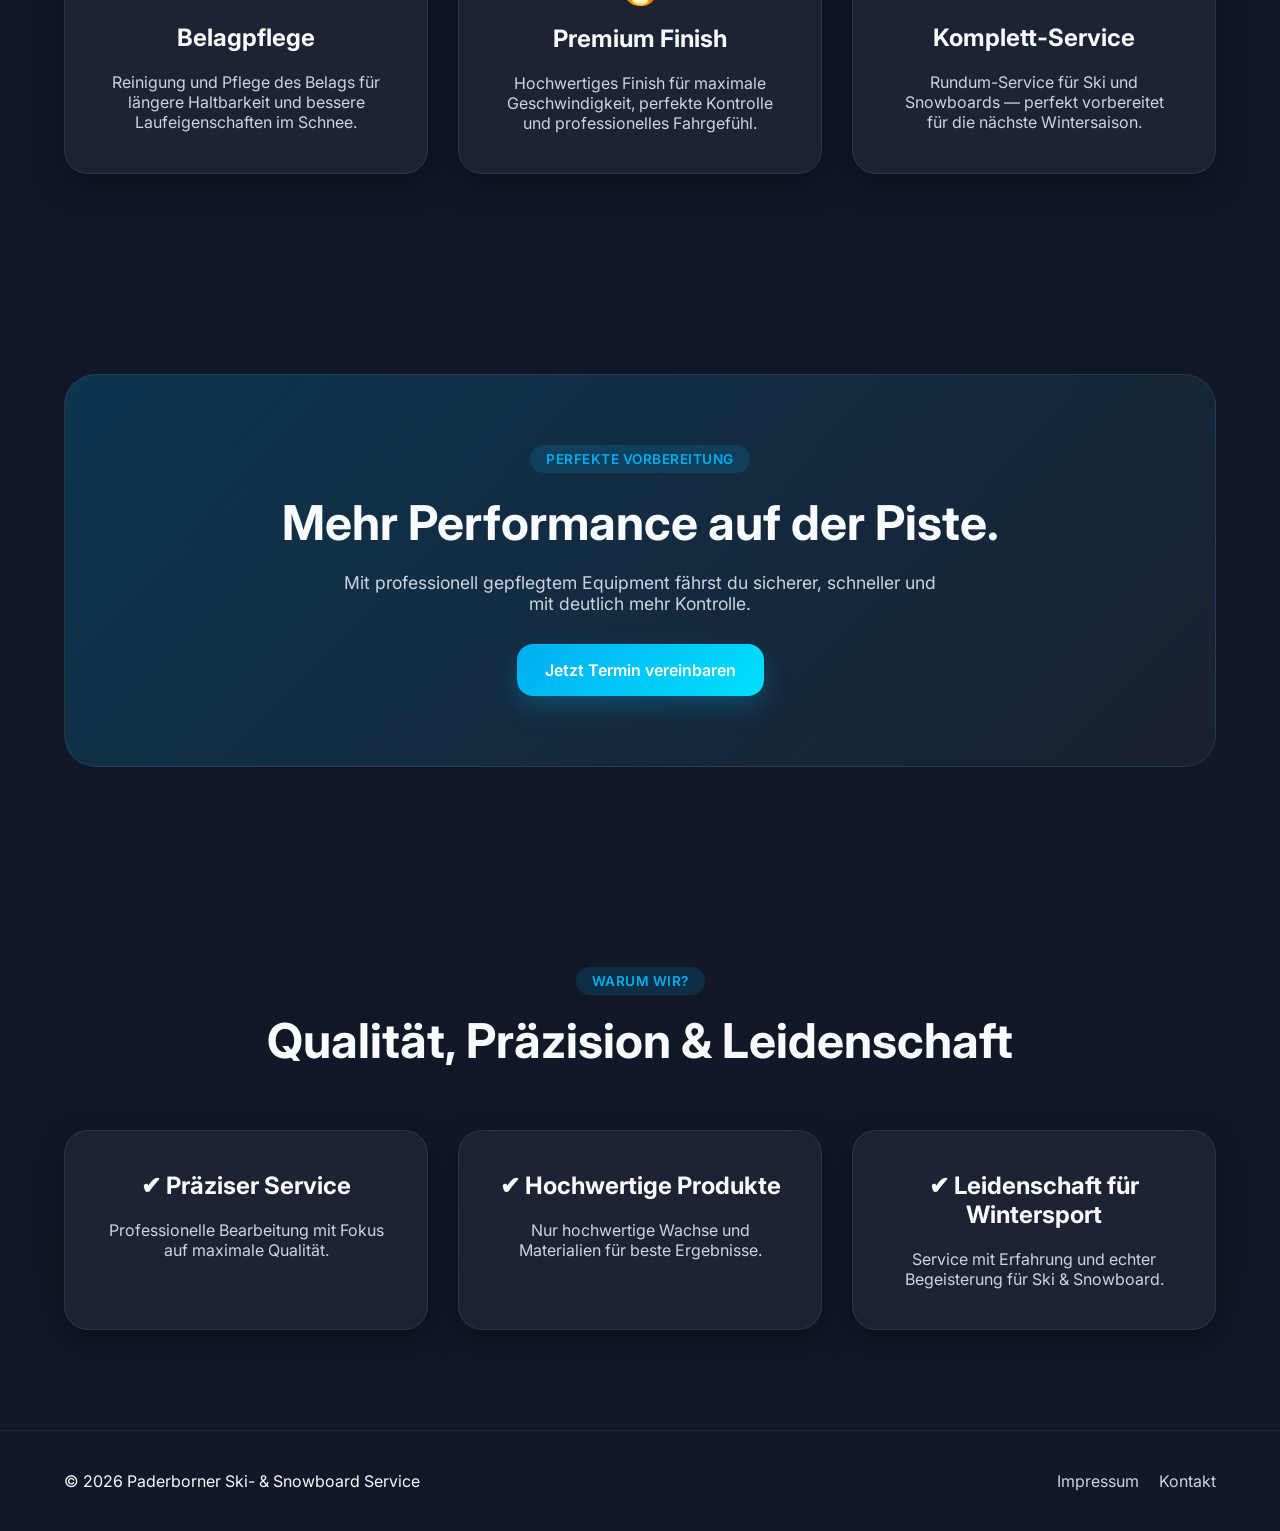
==== commit e048214e: "finale anpassungen" ====
--- a/dienstleistungen.html
+++ b/dienstleistungen.html
@@ -119,7 +119,7 @@
             <div class="glass-card service-card fade-in delay-1">
 
                 <div class="service-image-placeholder">
-                    📷 Bild einfügen
+                    <img src="img/wachsen.webp" alt="Wachsservice für Ski und Snowboard">
                 </div>
 
                 <div class="service-icon">
@@ -161,7 +161,7 @@
             <div class="glass-card service-card fade-in">
 
                 <div class="service-image-placeholder">
-                    📷 Bild einfügen
+                    <img src="img/belag-pflege.webp" alt="Belagpflege für Ski und Snowboard">
                 </div>
 
                 <div class="service-icon">
@@ -203,7 +203,7 @@
             <div class="glass-card service-card fade-in delay-2">
 
                 <div class="service-image-placeholder">
-                    📷 Bild einfügen
+                    <img src="img/belag-ausbessern.webp" alt="Komplettservice für Ski und Snowboard">
                 </div>
 
                 <div class="service-icon">
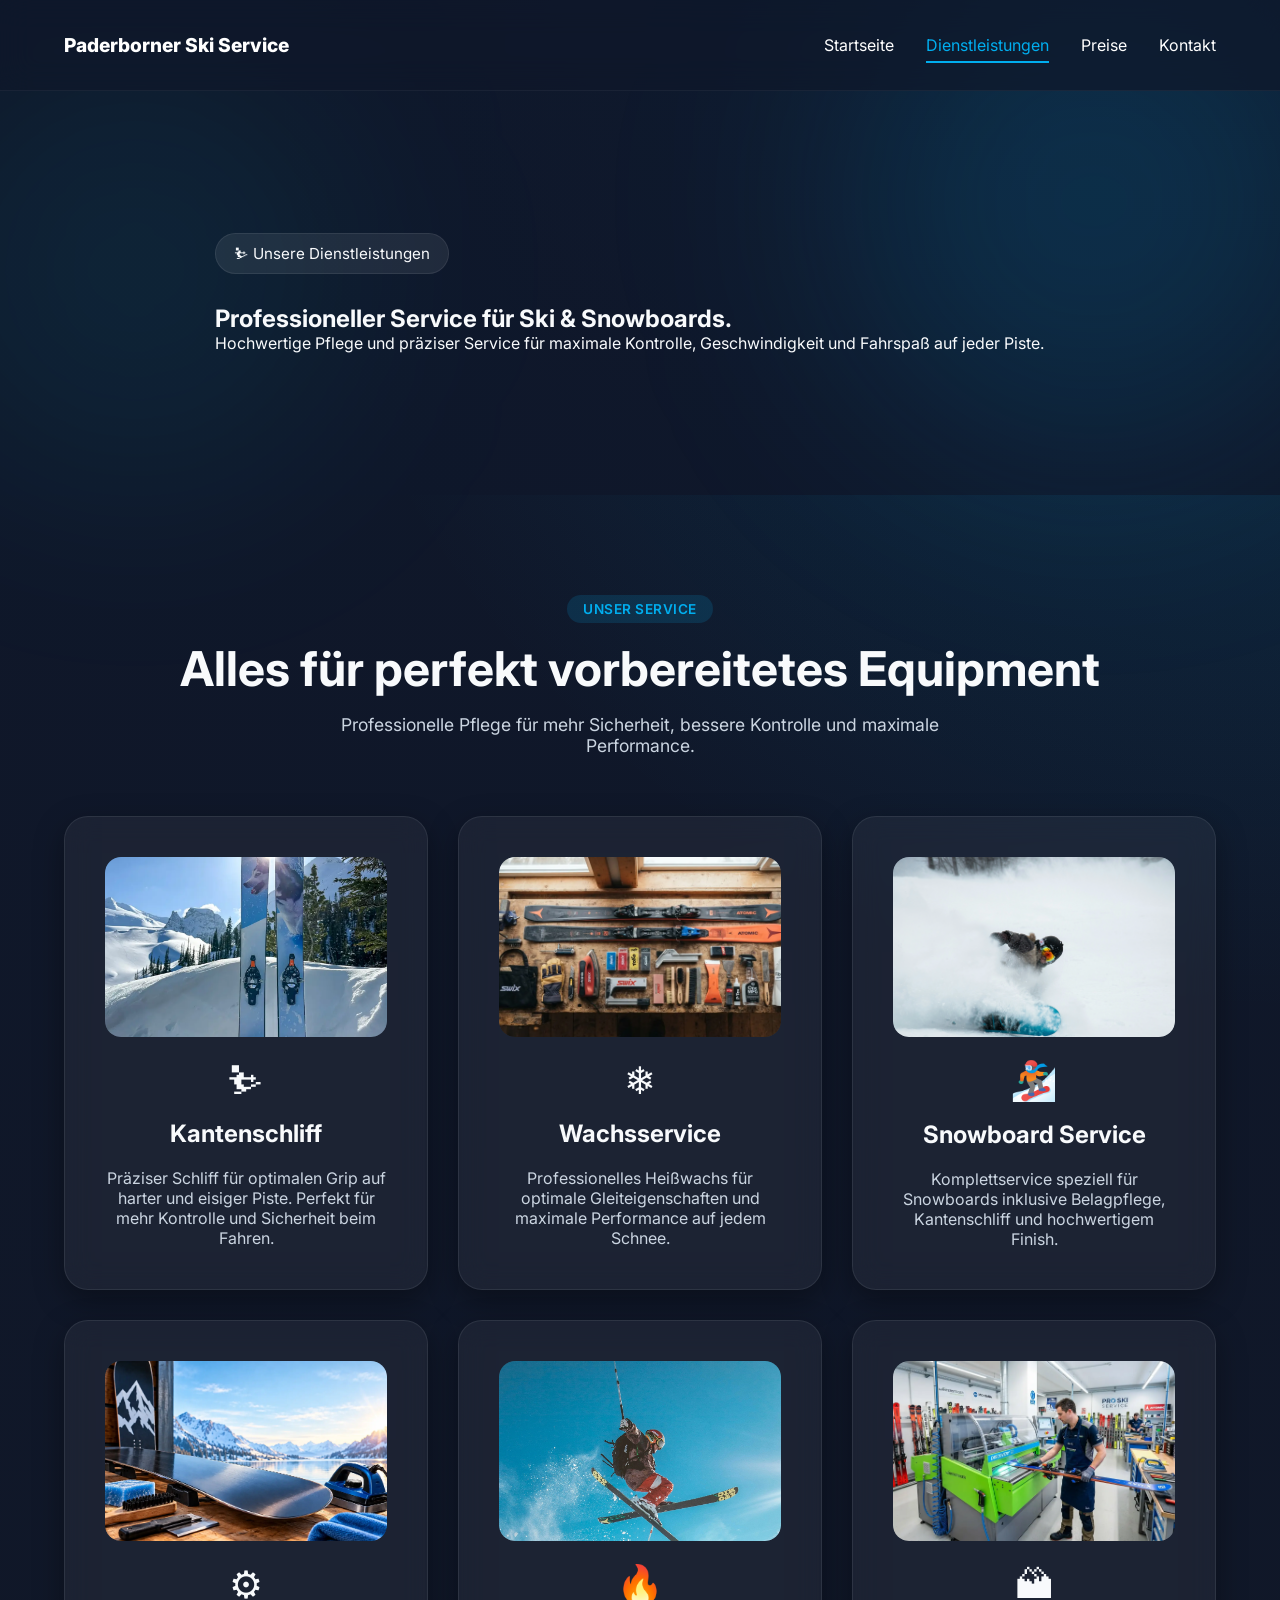
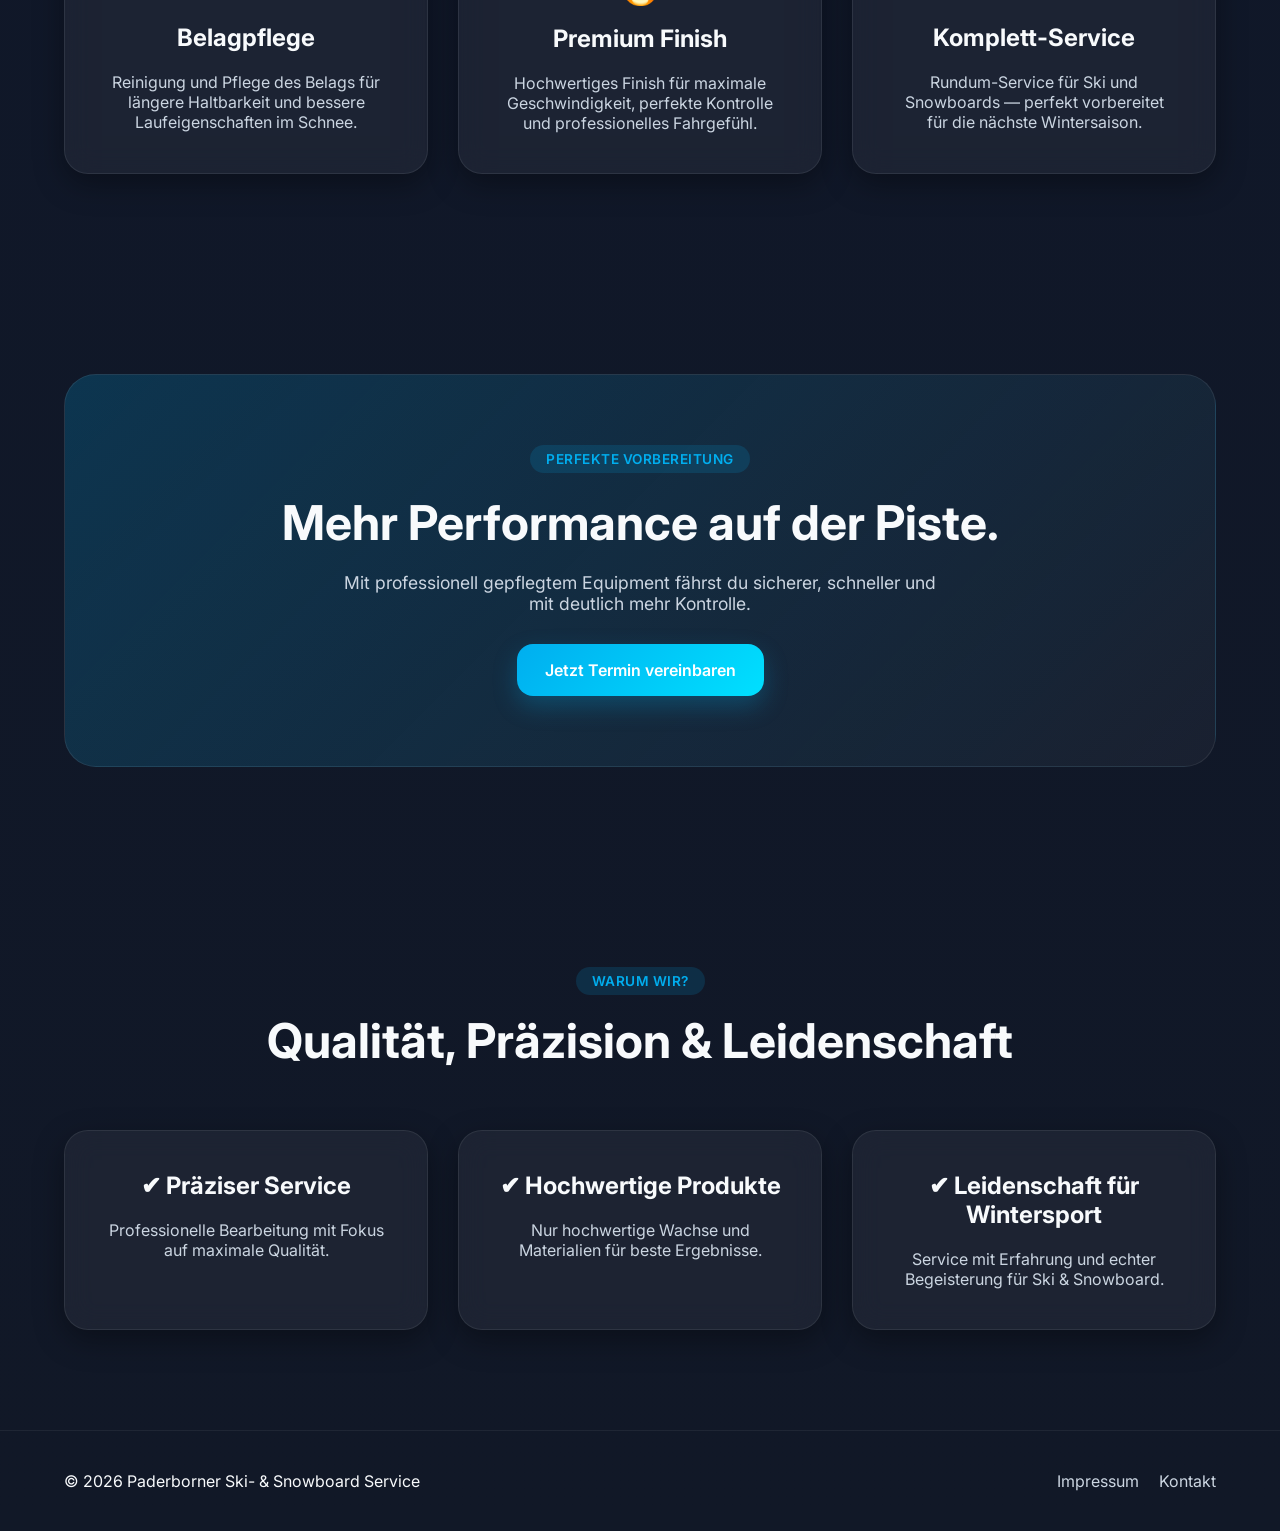
==== commit 466ca255: "Test" ====
--- a/dienstleistungen.html
+++ b/dienstleistungen.html
@@ -98,7 +98,7 @@
             <div class="glass-card service-card fade-in">
 
                 <div class="service-image-placeholder">
-                    <img src="img/skier.webp">
+                    <img src="img/skier.webp" loading="lazy" decoding="async">
                 </div>
 
                 <div class="service-icon">
@@ -119,7 +119,7 @@
             <div class="glass-card service-card fade-in delay-1">
 
                 <div class="service-image-placeholder">
-                    <img src="img/wachsen.webp" alt="Wachsservice für Ski und Snowboard">
+                    <img src="img/wachsen.webp" alt="Wachsservice für Ski und Snowboard" loading="lazy" decoding="async">
                 </div>
 
                 <div class="service-icon">
@@ -140,7 +140,7 @@
             <div class="glass-card service-card fade-in delay-2">
 
                 <div class="service-image-placeholder">
-                    <img src="img/board-drift.webp">
+                    <img src="img/board-drift.webp" loading="lazy" decoding="async">
                 </div>
 
                 <div class="service-icon">
@@ -161,7 +161,7 @@
             <div class="glass-card service-card fade-in">
 
                 <div class="service-image-placeholder">
-                    <img src="img/belag-pflege.webp" alt="Belagpflege für Ski und Snowboard">
+                    <img src="img/belag-pflege.webp" alt="Belagpflege für Ski und Snowboard" loading="lazy" decoding="async">
                 </div>
 
                 <div class="service-icon">
@@ -182,7 +182,7 @@
             <div class="glass-card service-card fade-in delay-1">
 
                 <div class="service-image-placeholder">
-                    <img src="img/ski-jump.webp">
+                    <img src="img/ski-jump.webp" loading="lazy" decoding="async">
                 </div>
 
                 <div class="service-icon">
@@ -203,7 +203,7 @@
             <div class="glass-card service-card fade-in delay-2">
 
                 <div class="service-image-placeholder">
-                    <img src="img/belag-ausbessern.webp" alt="Komplettservice für Ski und Snowboard">
+                    <img src="img/belag-ausbessern.webp" alt="Komplettservice für Ski und Snowboard" loading="lazy" decoding="async">
                 </div>
 
                 <div class="service-icon">
--- a/css/style.css
+++ b/css/style.css
@@ -22,6 +22,7 @@
 
 html {
     scroll-behavior: smooth;
+    overflow-x: clip;
 }
 
 body {
@@ -652,6 +653,11 @@
     border-radius: 14px;
 }
 
+.service-image-placeholder:has(img),
+.price-image-placeholder:has(img) {
+    border: none;
+}
+
 /* ── Highlight / CTA Section ── */
 
 .highlight-section {
@@ -1024,7 +1030,7 @@
     .nav-links {
         position: fixed;
         top: 0;
-        right: -100%;
+        right: 0;
         width: 70%;
         max-width: 300px;
         height: 100vh;
@@ -1033,13 +1039,14 @@
         backdrop-filter: blur(20px);
         padding: 100px 40px 40px;
         gap: 24px;
-        transition: right 0.35s ease;
+        transform: translateX(100%);
+        transition: transform 0.35s ease;
         border-left: 1px solid rgba(255,255,255,0.08);
         z-index: 1000;
     }
 
     .nav-links.open {
-        right: 0;
+        transform: translateX(0);
     }
 
     .nav-links a {
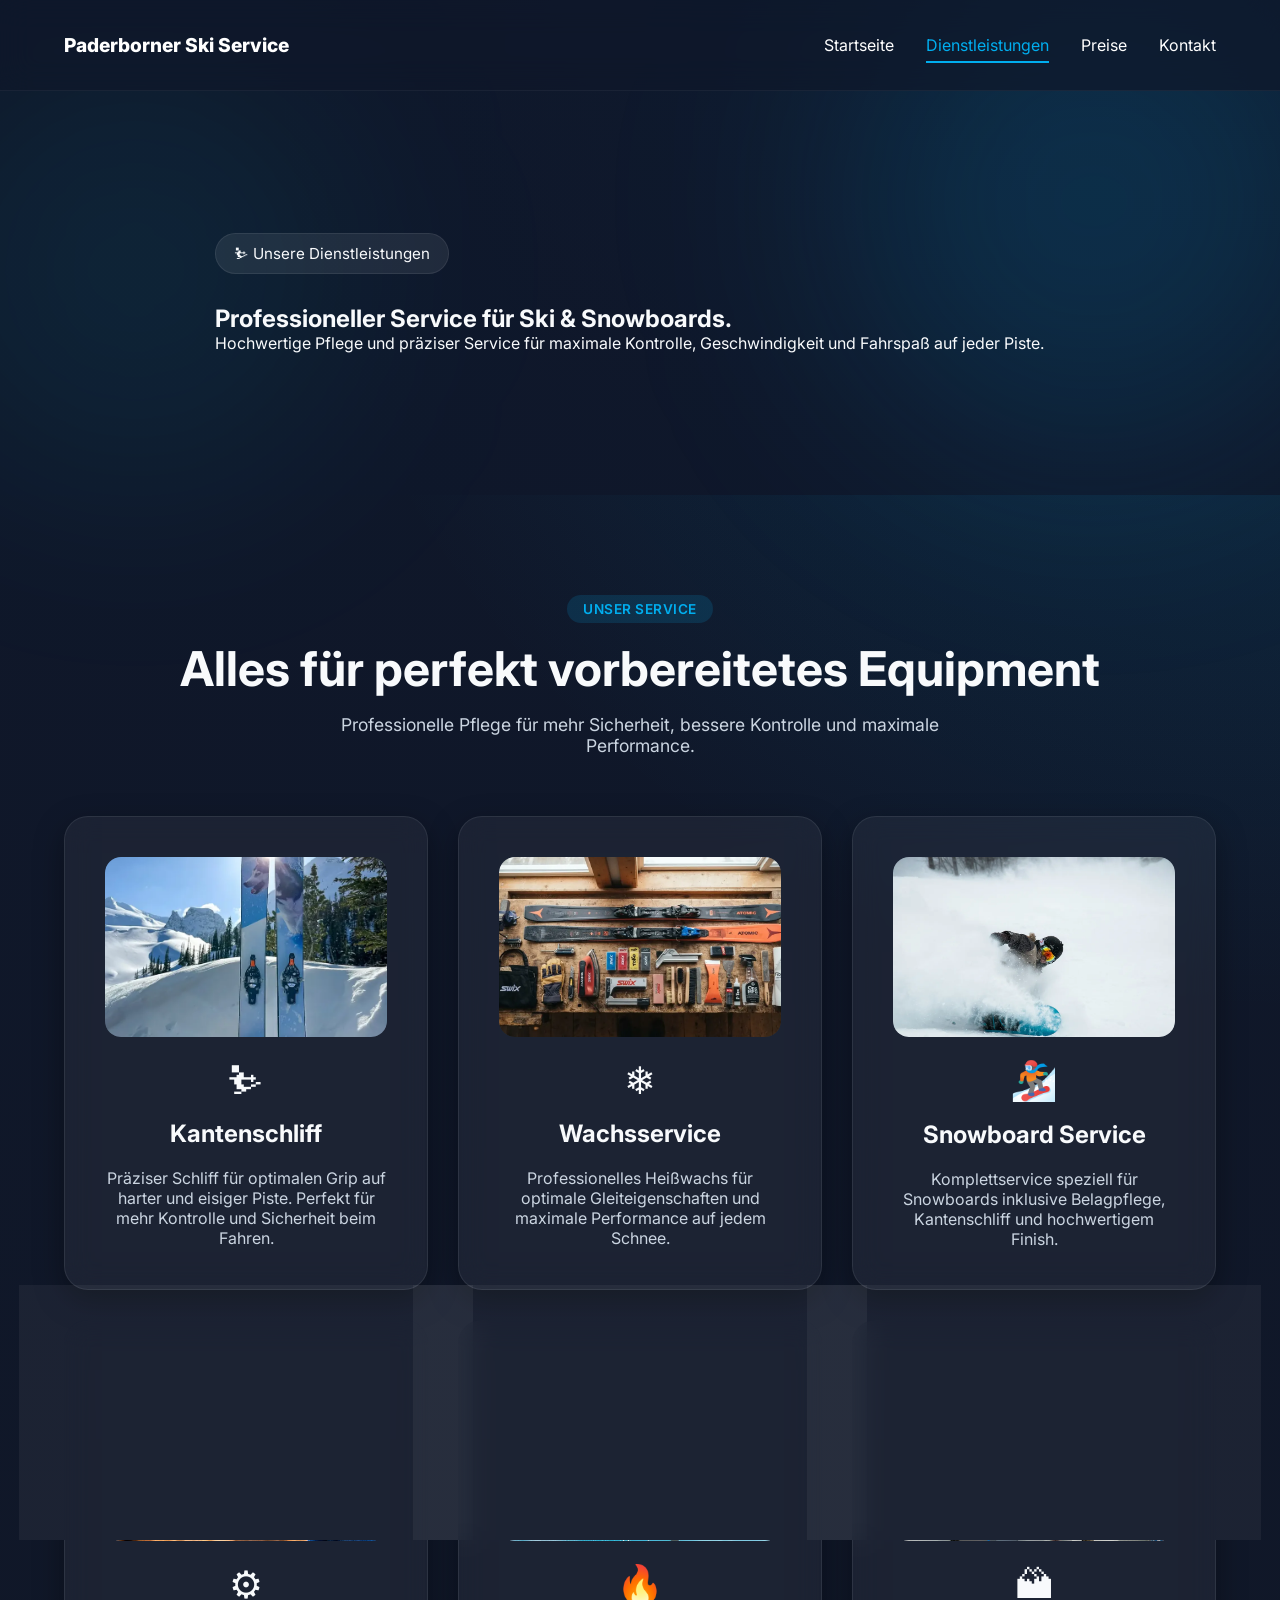
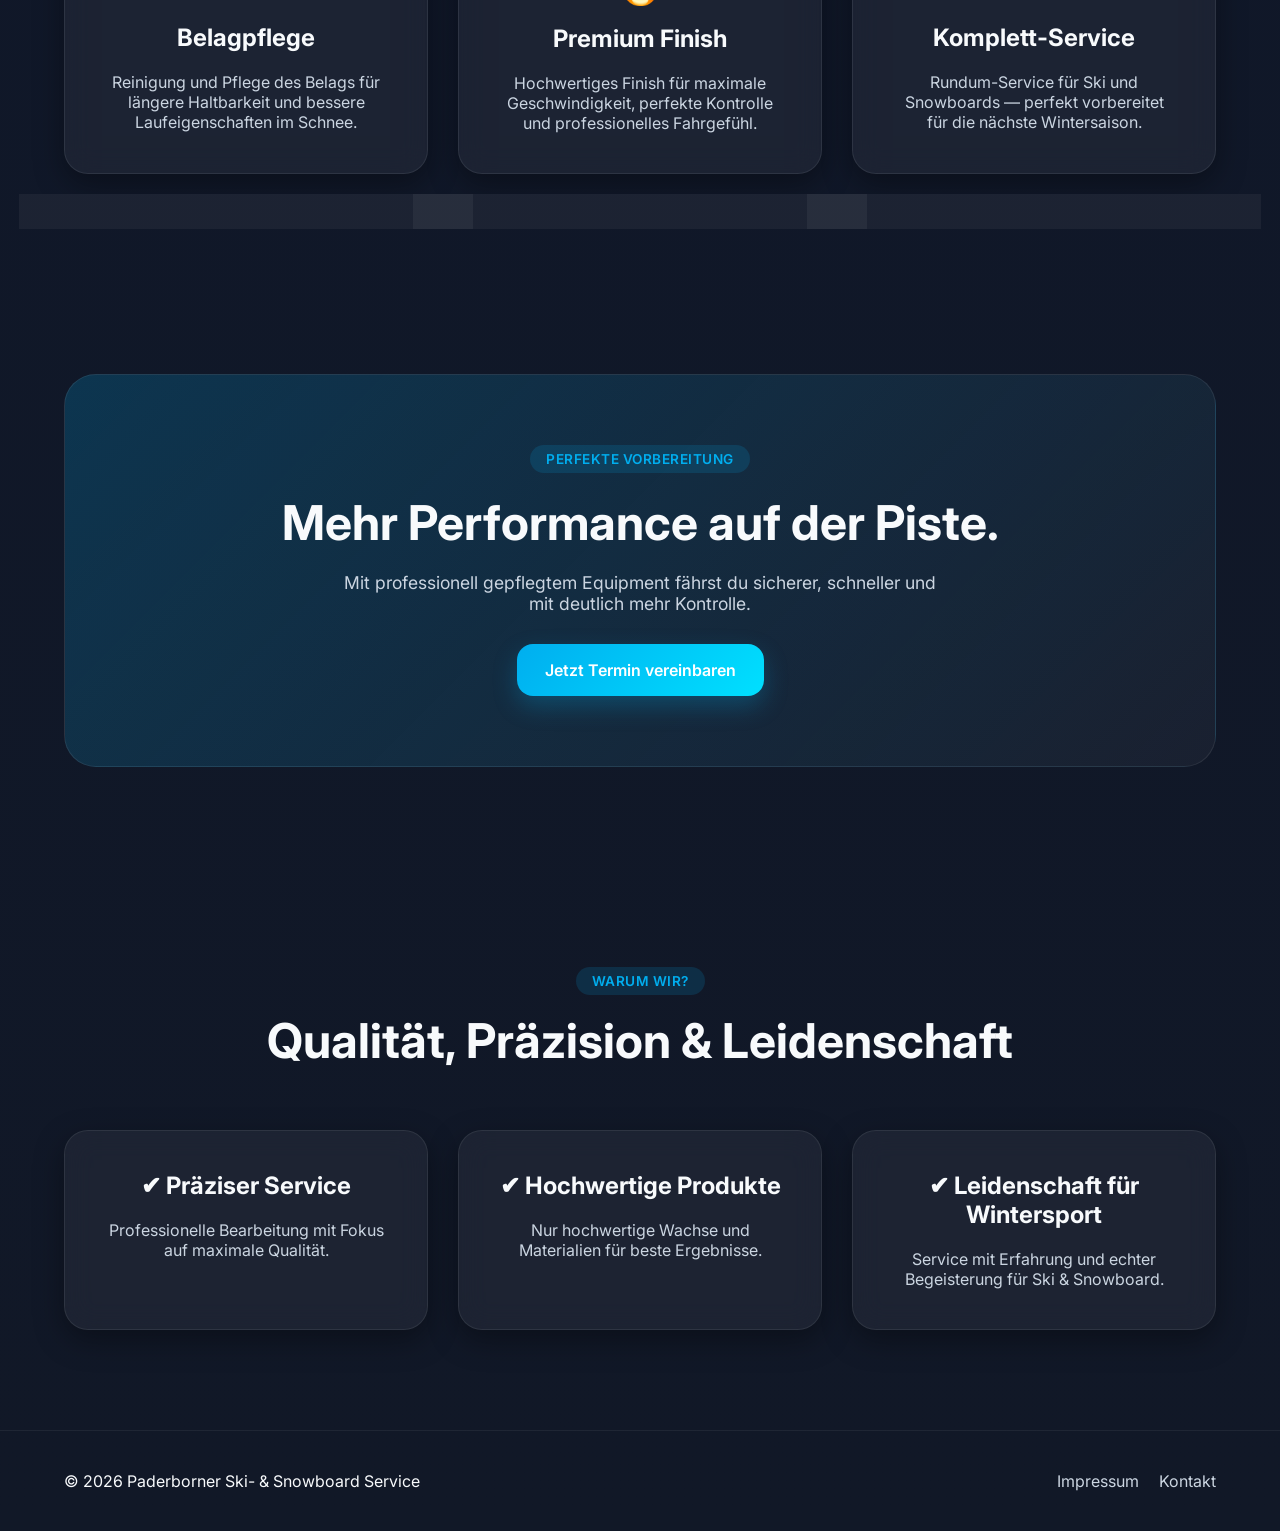
==== commit 78080cc8: "mobile fix" ====
--- a/dienstleistungen.html
+++ b/dienstleistungen.html
@@ -3,6 +3,7 @@
 <head>
     <meta charset="UTF-8">
     <meta name="viewport" content="width=device-width, initial-scale=1.0">
+    <meta name="theme-color" content="#0f172a">
     <title>Dienstleistungen | Paderborner Ski- & Snowboard Service</title>
 
     <meta name="description"
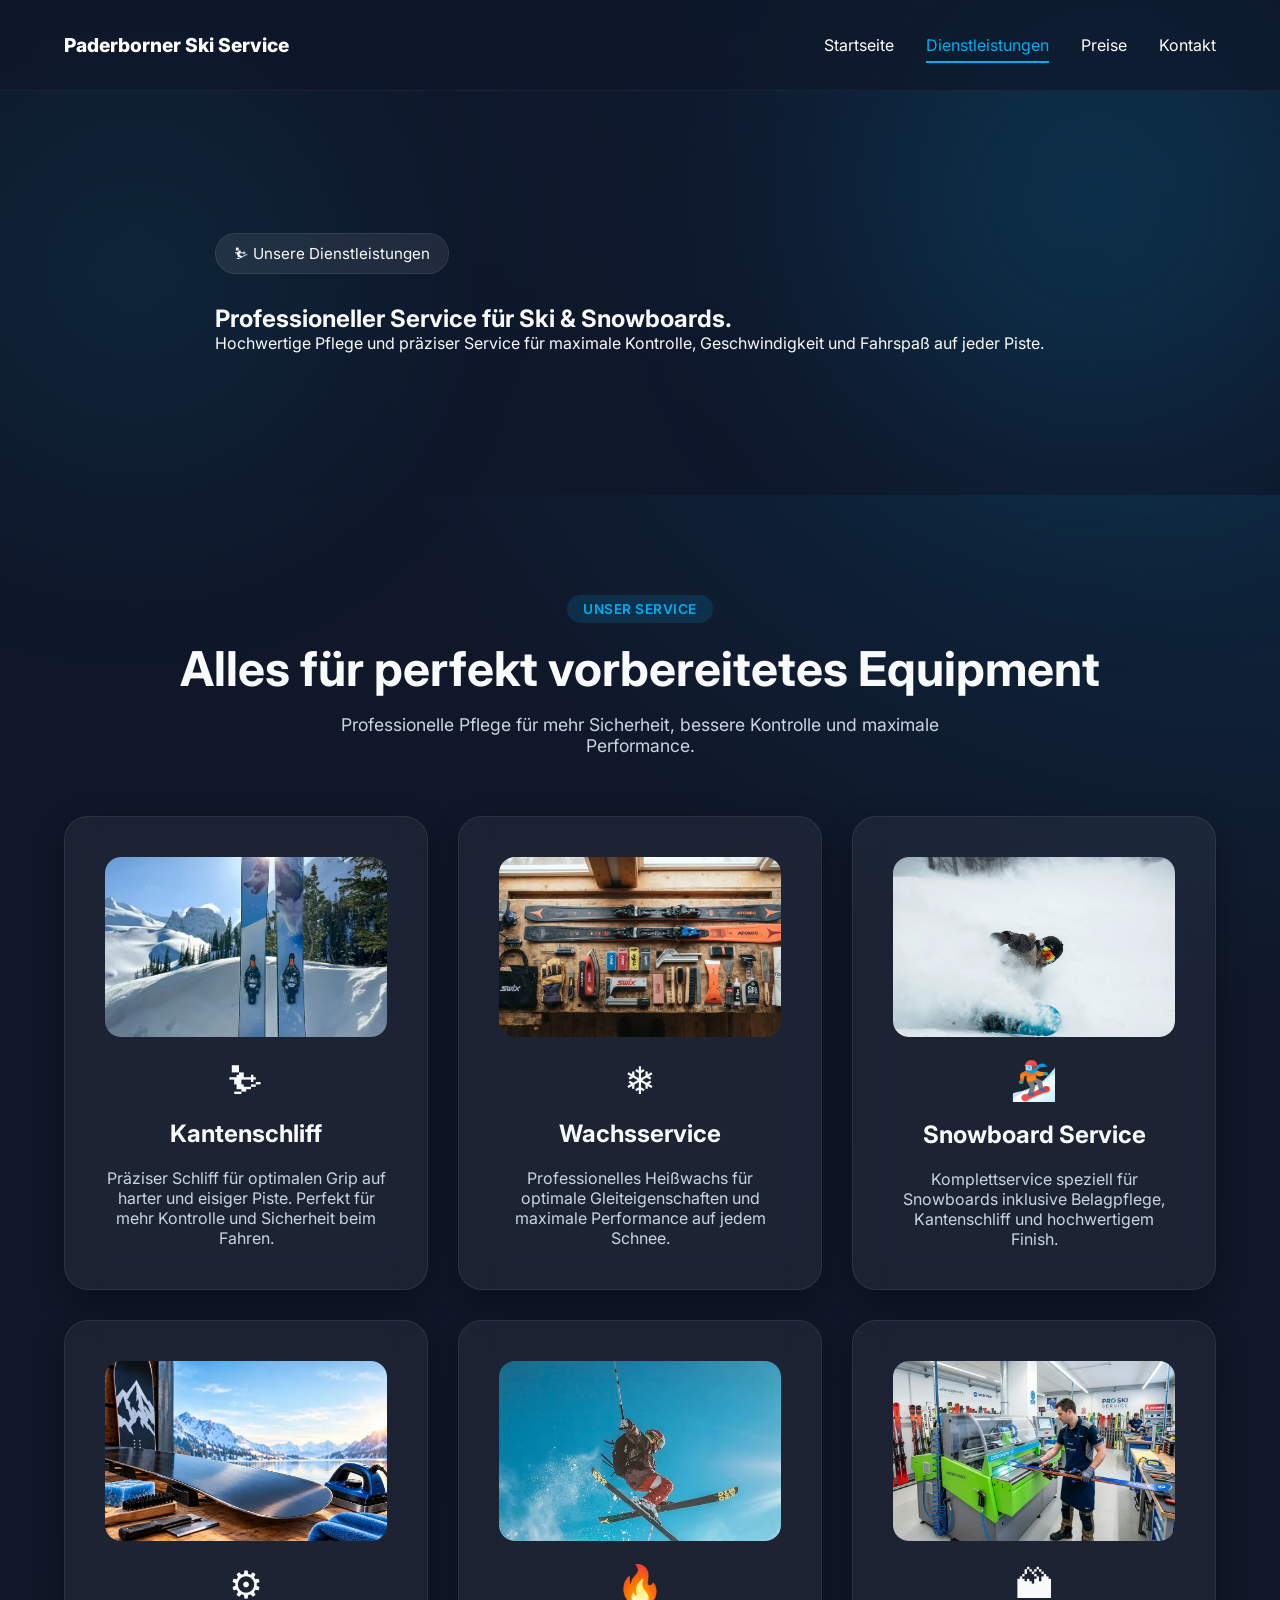
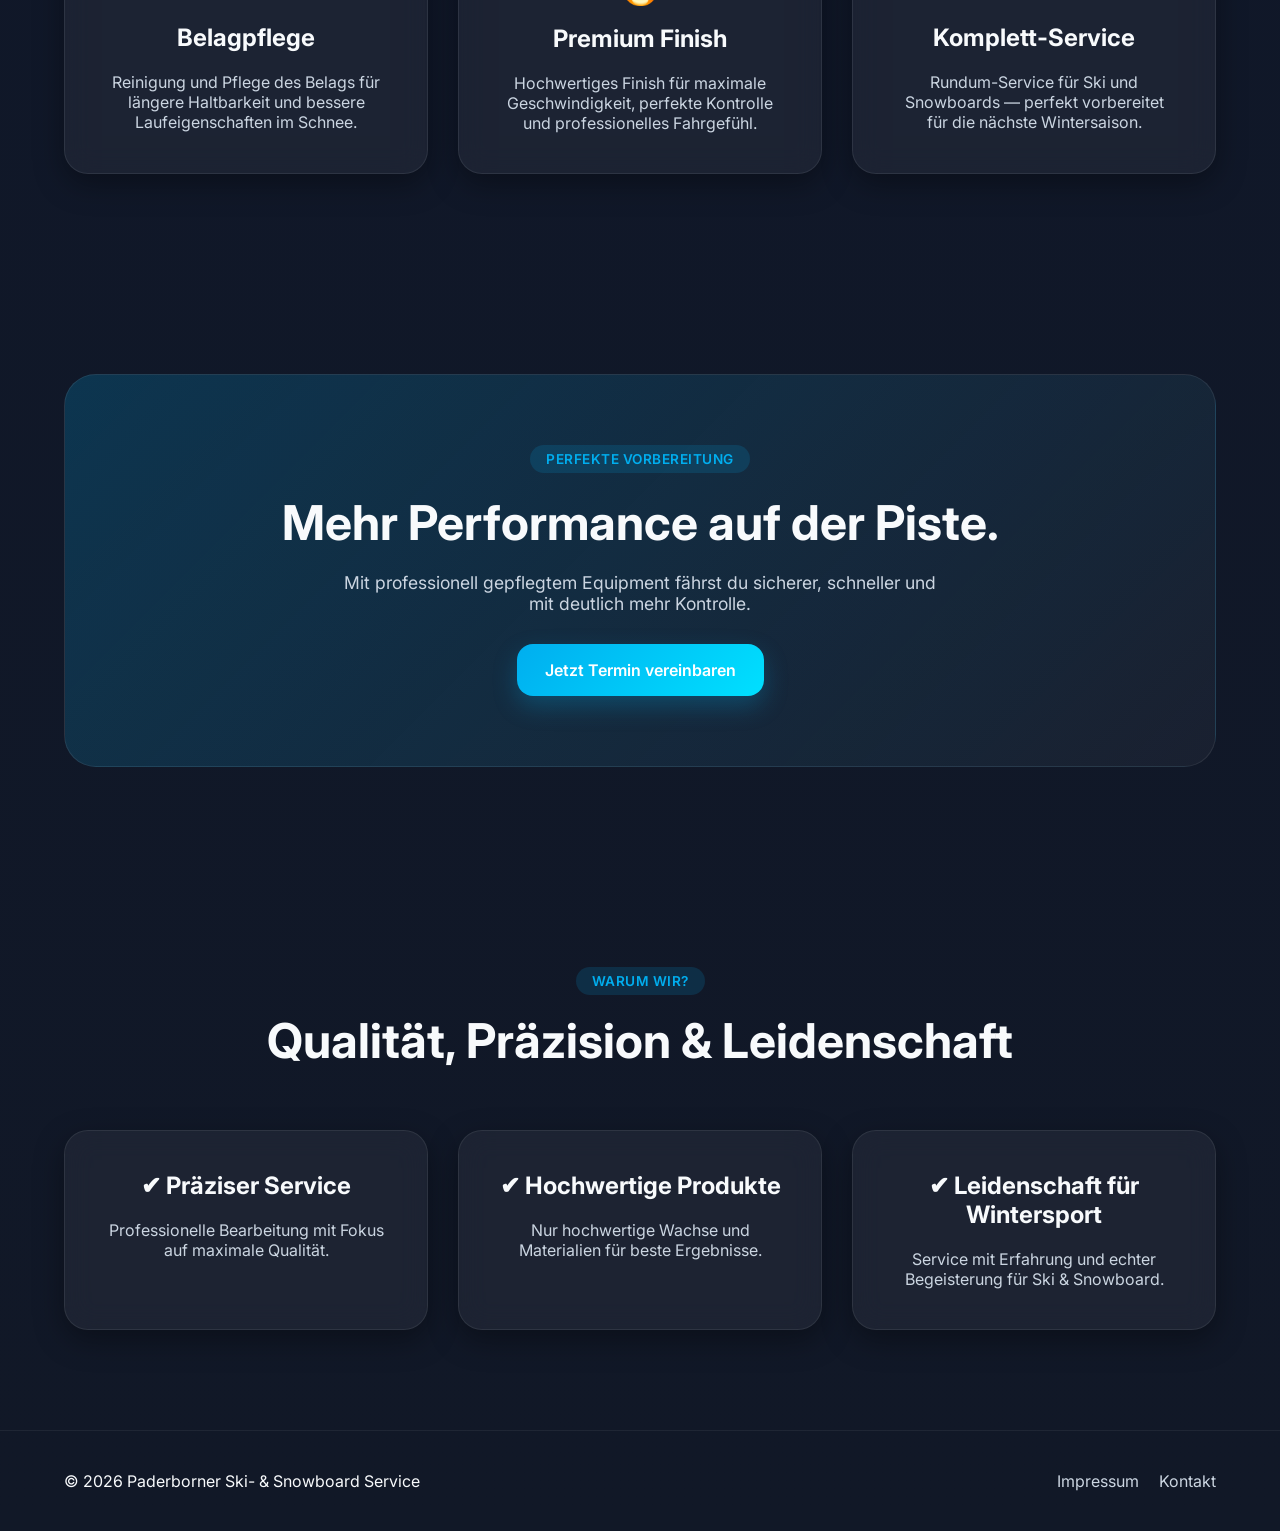
==== commit 8292d4cf: "mobile fix 2" ====
--- a/dienstleistungen.html
+++ b/dienstleistungen.html
@@ -4,6 +4,7 @@
     <meta charset="UTF-8">
     <meta name="viewport" content="width=device-width, initial-scale=1.0">
     <meta name="theme-color" content="#0f172a">
+    <meta name="color-scheme" content="dark">
     <title>Dienstleistungen | Paderborner Ski- & Snowboard Service</title>
 
     <meta name="description"
--- a/css/style.css
+++ b/css/style.css
@@ -23,6 +23,8 @@
 html {
     scroll-behavior: smooth;
     overflow-x: clip;
+    background-color: var(--bg);
+    color-scheme: dark;
 }
 
 body {
